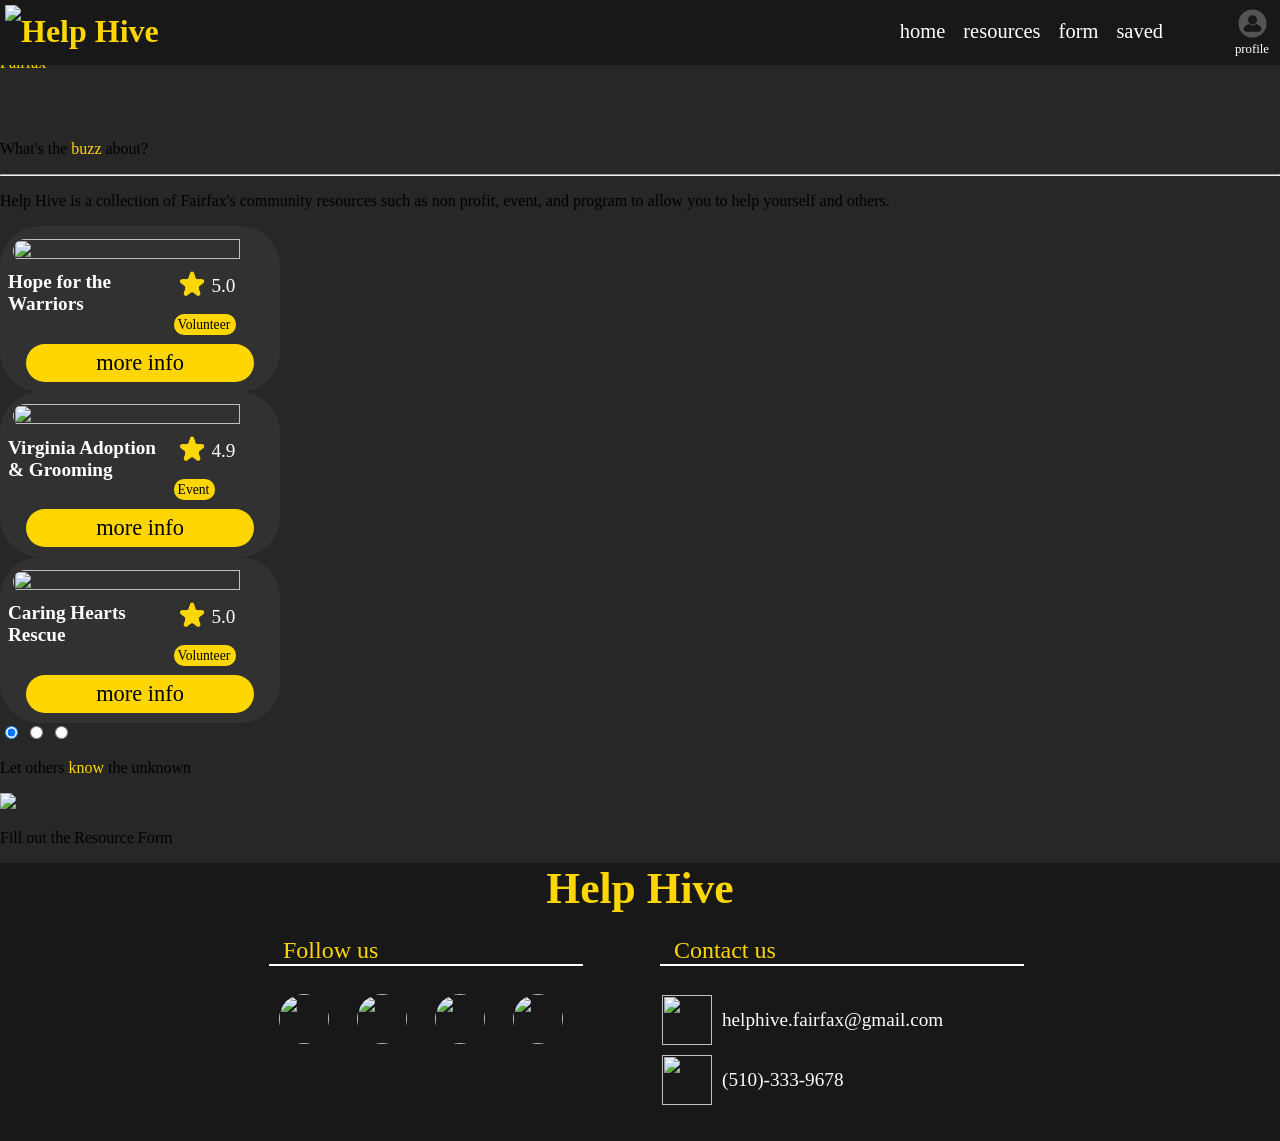
==== index.html @ 9a86d964 "Update index.html" ====
<!DOCTYPE html>
<html>
    <head>
        <title>Help Hive</title>
        <meta charset = "UTF-8">
        <meta name="viewport" content="width=device-width, initial-scale=1.0">
        <link rel = "stylesheet" href = "home.css">
        <script src = "script.js" defer></script>
        <link rel="stylesheet" href="style.css">
    </head>

    <body>
        <header class = "topbar">
            <img src = "logo.png">
            <h1>Help Hive</h1>
            
            <div class="links">
                <a href="index.html">home</a>
                <a href="resources.html">resources</a>
                <a href="form.html">form</a>
                <a href="saved.html">saved</a>
            </div>
            <a href="profile.html" class="profile">
                <img src="navIcons/gProfile.png">
                <p>profile</p>
            </a>
        </header>
        
        <div class = "hero">
            <img src="heroImage.png">
            <p>We are here for you <br> <HL>Fairfax</HL> </p>
            <br><br>
            <p>What's the <HL>buzz</HL> about?</p>
        </div>
        <hr>
        
        <div class = "cta">
            <p>Help Hive is a collection of Fairfax's community resources such as non profit, event, and program to allow you to help yourself and others.</p>
        </div>
        
        <div class = "carousel">
            <div class = "card" id="card1">
                <div class = "card-constants">
                    <img src = "https://news.va.gov/wp-content/uploads/sites/3/2022/08/HopeForTheWarriors-scaled.jpg">
                    <div class="grid-dy">
                        <h1>Hope for the Warriors</h1>
                        <span class = "rating">
                            <img src = "cardIcons/star.png">
                            <p>5.0</p>
                            
                            <span class="category">
                                <p>Volunteer</p>
                            </span>
                        </span>
                    </div>
                </div>
                
                <label class="more-info">more info<input class="check" type="checkbox"></label>
                <div class = "card-variable">
                    <p>Hope For The Warriors is a nonprofit that turns your hope into tangible actions that directly support U.S. military, veterans and their families.</p>
                    
                    <div class = "infoRow">
                    <img src = "cardIcons/location.png">
                    <p>8003 Forbes Pla, Springfield, VA 22151</p>
                    </div>
                    <div class = "infoRow">
                        <img src = "cardIcons/website.png">
                        <p>https://www.hopeforthewarriors.org/</p>
                    </div>
                    <div class = "infoRow">
                        <img src = "cardIcons/gEmail.png">
                        <p>info@hopeforthewarriors.org</p>
                    </div>
                    <div class = "infoRow">
                        <img src = "cardIcons/gCall.png">
                        <p>(877) 2HOPE4W</p>
                    </div>
                    <div class = "infoRow">
                        <img src = "cardIcons/clock.png">
                        <p>Mon-Fri 8a-6p</p>
                    </div>
                    
                    <div class="favorite">
                        <button id="favorite"><label><input type="checkbox" id="fpic">Save to list</label></button>
                    </div>
                    
                </div>
            </div>
            
            
            <div class = "card" id="card2">
                <div class = "card-constants">
                    <img src = "https://news.va.gov/wp-content/uploads/sites/3/2022/08/HopeForTheWarriors-scaled.jpg">
                    <div class="grid-dy">
                        <h1>Virginia Adoption & Grooming</h1>
                        <span class = "rating">
                            <img src = "cardIcons/star.png">
                            <p>4.9</p>
                            
                            <span class="category">
                                <p>Event</p>
                            </span>
                        </span>
                    </div>
                </div>
                <label class="more-info">more info<input class="check" type="checkbox"></label>
                <div class = "card-variable">
                    <p>Hope For The Warriors is a nonprofit that turns your hope into tangible actions that directly support U.S. military, veterans and their families.</p>
                    
                    <div class = "infoRow">
                    <img src = "cardIcons/location.png">
                    <p>8003 Forbes Pla, Springfield, VA 22151</p>
                    </div>
                    <div class = "infoRow">
                        <img src = "cardIcons/website.png">
                        <p>https://www.hopeforthewarriors.org/</p>
                    </div>
                    <div class = "infoRow">
                        <img src = "cardIcons/gEmail.png">
                        <p>info@hopeforthewarriors.org</p>
                    </div>
                    <div class = "infoRow">
                        <img src = "cardIcons/gCall.png">
                        <p>(877) 2HOPE4W</p>
                    </div>
                    <div class = "infoRow">
                        <img src = "cardIcons/clock.png">
                        <p>Mon-Fri 8a-6p</p>
                    </div>
                    
                    <div class="favorite">
                        <button id="favorite"><label><button onclick="saveFromCard('card1)">Save to list</button> id="fpic">Save to list</label></button>
                    </div>
                    
                </div>
            </div>
            
            <div class = "card" id="card3">
                <div class = "card-constants">
                    <img src = "https://news.va.gov/wp-content/uploads/sites/3/2022/08/HopeForTheWarriors-scaled.jpg">
                    <div class="grid-dy">
                        <h1>Caring Hearts Rescue</h1>
                        <span class = "rating">
                            <img src = "cardIcons/star.png">
                            <p>5.0</p>
                            
                            <span class="category">
                                <p>Volunteer</p>
                            </span>
                        </span>
                    </div>
                </div>
                <label class="more-info">more info<input class="check" type="checkbox"></label>
                <div class = "card-variable">
                    <p>Hope For The Warriors is a nonprofit that turns your hope into tangible actions that directly support U.S. military, veterans and their families.</p>
                    
                    <div class = "infoRow">
                    <img src = "cardIcons/location.png">
                    <p>8003 Forbes Pla, Springfield, VA 22151</p>
                    </div>
                    <div class = "infoRow">
                        <img src = "cardIcons/website.png">
                        <p>https://www.hopeforthewarriors.org/</p>
                    </div>
                    <div class = "infoRow">
                        <img src = "cardIcons/gEmail.png">
                        <p>info@hopeforthewarriors.org</p>
                    </div>
                    <div class = "infoRow">
                        <img src = "cardIcons/gCall.png">
                        <p>(877) 2HOPE4W</p>
                    </div>
                    <div class = "infoRow">
                        <img src = "cardIcons/clock.png">
                        <p>Mon-Fri 8a-6p</p>
                    </div>
                    
                    <div class="favorite">
                        <button id="favorite"><label><input type="checkbox" id="fpic">Save to list</label></button>
                    </div>
                    
                </div>
            </div>
            
            
            <span class = "rdots">
                <input type="radio" id="c1" name="blahblahbla" checked>
                <input type="radio" id="c2" name="blahblahbla">
                <input type="radio" id="c3" name="blahblahbla">
            </span>
        </div>
        
        <div class="index-form">
            <p> Let others <HL>know</HL> the unknown</p>
            <a href = "form.html"><img src = "rfIcon.png"></a>
            <p>Fill out the Resource Form</p>
        </div>
        
        <nav class = "navbar">
            <a href = "index.html"><img src = "navIcons/yHome.png"></a>
            <a href = "resources.html"><img src = "navIcons/gCompass.png"></a>
            <a href = "form.html"><img src = "navIcons/gPlus.png"></a>
            <a href = "saved.html"><img src = "navIcons/gSaved.png"></a>
            <a href = "profile.html"><img src = "navIcons/gProfile.png"></a>
        </nav>
        
        
        <footer class = "foot">
            <hr id="double">
            <hr id="double">
            <h1>Help Hive</h1>
            <div class="another-div😭">
                <div class="followHold">
                    <p class="follow">Follow us</p>
                    <div class = "socials-container">
                        <a href="https://www.youtube.com/channel/UCh1q2_M9veUj20tRu81d79Q"><img class="icons" src = "socialIcons/youtube.png"></a>
                        <a href="instagram.com"><img class="icons" src = "socialIcons/instagram.png"></a>
                        <a href="facebook.com"><img class="icons" src = "socialIcons/facebook.png"></a>
                        <a href="https://x.com/HELPHIVEFAIRFAX"><img class="icons" src = "socialIcons/twitter.png"></a>
                    </div>
                    <hr>
                </div>
                <div class="contactHold">
                    <p class="contact">Contact us</p>
                    <div class = "contactRow">
                        <img src = "contactIcons/email.png">
                        <p>helphive.fairfax@gmail.com</p>
                    </div>
                    <div class = "contactRow">
                        <img src = "contactIcons/call.png">
                        <p>(510)-333-9678</p>
                    </div>
                    <div class = "contactRow">
                        <a href = index.html><img src = "logo.png"></a>
                    </div>
                </div>
            </div>
        </footer>
        
    </body>
</html>
---- home.css ----
@import "style.css";


.card {
    display: block;
    background: var(--cardbg);
    width: clamp(240px, 62dvw, 280px);
    max-height: 295px;
    padding-bottom: 10px;
    border-radius: clamp(25px, 5dvw, 40px);

    font-family:ADLaM-Display;
    transition: .5s ease-in-out;
    -webkit-transition: .5s ease-in-out;
    -moz-transition: .5s ease-in-out;
    -o-transition: .5s ease-in-out;
    }
.card-constants{
    width: clamp(240px, 62dvw, 280px); 
    height: auto;
}
.card-constants img{
    width: 90%; 
    height: 55%; 
    margin-top: 4.5%;
    margin-left: 4.75%;
    border-radius: clamp(25px, 5dvw, 40px);
}

.grid-dy{
    display: grid;
    grid-template-columns: 60% 40%;
    margin-bottom: 4%;
}
.card p, .card h1{
    color: var(--txt);
    font-size: clamp(1.1rem, 4.6dvw, 1.2rem); 
    margin-left: 4.75%;
}
.card h1{
    margin: 5% 0 0 4.75%;
}
.rating{
    display: flex;
    margin: 0 5% 0 5%;
    height: 70px;
    flex-wrap: wrap;
}
.rating p{
    width: 35%;
    line-height: 2.4;
    margin: 0 0 0 5px;
}

.category{
    height: 30%;
    margin-top: 5%;
}
.category p{
    background: var(--accent);
    color: var(--pure);
    width: 100%;
    height: 100%;
    padding: 0 1px 0 4px;
    border-radius: 10px;
    margin: 0px;

    font-size: .85rem;
    line-height: 1.6;
}

.more-info{
    display: block;
    background: var(--accent);
    width: 80%;
    margin: auto;
    padding: 1px 2px 1px 2px;
    border-radius: 20px;
    
    color: var(--pure);
    font-size: 1.4rem;
    line-height: 1.6;
    text-align: center;
    cursor: pointer;
}

.card:has(.check:checked){
    max-height: 1500px;
}
.card:has(.check:checked) .card-variable{
    max-height: 1000px;
}
.card-variable{
    max-height: 0;
    overflow: hidden;
    transition: .5s ease-in-out;
    -webkit-transition: .5s ease-in-out;
    -moz-transition: .5s ease-in-out;
    -o-transition: .5s ease-in-out;
}
.card-variable p{
    font-size: .85rem;
    width: auto;
    margin-right: 2%;
}

.infoRow{
    display: flex;
    word-break: break-all;
    margin-bottom: 5px;
    margin-left: 5%;
    
    align-items: center;
}

.favorite{
    display: flex;
    width: 100%;
    height: 45px;
}

#fpic::after{
    content: "";
    position: absolute;
    background-image: url("https://codehs.com/uploads/a2234d0376f253632b80595f170789b6");
    background-repeat: no-repeat;
    border-radius: 50%;
    margin: 2px 0 0 8px;
}
#fpic:checked::after{
    background-image: url("https://codehs.com/uploads/7fda0a6538a9e896c21bb525fe2e08a3");
}
#favorite label{
    width: 100%;
    height: 100%;
    padding: 5px 0 5px 0;
        
    font-family:ADLaM-Display;
    font-size: 1.2rem;
    cursor: pointer;
}
#favorite{
    display: flex;
    background: var(--accent);
    width: 70%;
    margin: auto 0 auto 20%;
    border-radius: 20px;
    justify-content: center;
    color: var(--pure);
}
#favorite:has(#fpic:checked){
    background: var(--bg);
    color: var(--txt);
}



@media(min-width: 728px){
    
    
    
    .rating img{
        margin-top: 7%;
        width: 28px;
        height: 28px;
    }

    .infoRow img{
        width: 45px;
        height: 45px;
        border-radius: 50%;
    }
    
    
    #fpic{
        width: 1px;
        height: 1px;
        transform: translateX(-100px) translateY(-28px);
    }
    #fpic::after{
        background-size: 40px 40px;
        width: 40px;
        height: 40px;
    }
    
}


@media(max-width: 500px){

    .contactRow{
        display: flex;
        align-items: center;
        justify-content: space-around;
        gap: 8px;
    }
    .contactRow img{
        width: 12.308vw;
        height: 12.308vw;
    }
    .hero{
        margin: auto;
    }
    .hero img{
        display: flex;
        width: 92.308vw;
        height: auto;
        margin:auto;
        border-radius: 3.077vw;
        align-self: center;
    }
    .hero p{
        font-family:ADLaM-Display;
        color: var(--txt);
        font-size:6.154vw;
        margin-bottom: clamp(6px, 1dvw, 10px);
        text-align: center;
    }
    hr{
        background:#D9D9D9;
        color:#D9D9D9;
        max-width:50%;
        height:1vw;
        margin-top: 0;
        border-radius:1vw;
        border:none;
    }
    
    .cta{
        font-family: ADLaM-Display;
        font-size: 4vw;
        color: var(--txt);
        margin: 0 8px 0 8px;
        text-align: center;
    }
    
    .min {
        display:flex;
    }
    @keyframes in{
        0% {-webkit-transform:translateX(60px) scale(97.7%); -moz-transform:translateX(60px) scale(97.7%); -o-transform:translateX(60px) scale(97.7%); transform:translateX(60px) scale(97.7%); z-index:4; filter:blur(1px);}
        25% {z-index:4; filter:blur(1px);}
        100% {z-index:4;}
    }
    @keyframes out{
        0% {z-index:3;}
        100% {-webkit-transform:translateX(-60px) scale(97.7%); -moz-transform:translateX(-60px) scale(97.7%); -o-transform:translateX(-60px) scale(97.7%); transform:translateX(-60px) scale(97.7%); filter:blur(1px); opacity:85%; z-index:2;}
    }
    @keyframes out2{
        0% {z-index:2;-webkit-transform:translateX(-60px) scale(97.7%); -moz-transform:translateX(-60px) scale(97.7%); -o-transform:translateX(-60px) scale(97.7%); transform:translateX(-60px) scale(97.7%); filter:blur(1px); opacity:85%;}
        100% {-webkit-transform:translateX(60px) scale(97.7%); -moz-transform:translateX(60px) scale(97.7%); -o-transform:translateX(60px) scale(97.7%); transform:translateX(60px) scale(97.7%); filter:blur(1px); opacity:85%; z-index:1;}
    }


    .carousel{
        position: relative;
        display: flex;
        height: clamp(320px, 80dvw, 340px);
        margin-top: 10dvw;
        flex-direction: column;
        align-items: center;
    }

    .carousel:has(#c1:checked) #card1{
        animation: in 1s ease normal forwards;
    }
    .carousel:has(#c2:checked) #card1{
        animation: out 1s ease normal forwards;
    }
    .carousel:has(#c3:checked) #card1{
        animation: out2 1s ease normal forwards;
    }
    
    .carousel:has(#c1:checked) #card2{
        animation: out 1s ease normal forwards;
    }
    .carousel:has(#c2:checked) #card2{
        animation: out2 1s ease normal forwards;
    }
    .carousel:has(#c3:checked) #card2{
        animation: in 1s ease normal forwards;
    }
    
    .carousel:has(#c1:checked) #card3{
        animation: out2 1s ease normal forwards;
    }
    .carousel:has(#c2:checked) #card3{
        animation: in 1s ease normal forwards;
    }
    .carousel:has(#c3:checked) #card3{
        animation: out 1s ease normal forwards;
    }
    
    .card{
        position: absolute;
    }

    .rating img{
        width: clamp(25px, 8.2dvw, 29px);
        height: clamp(25px, 8.2dvw, 29px);
    }

    .infoRow img{
        width: 9dvw;
        height: 9dvw;
        border-radius: 50%;
    }
    
    #fpic{
        width: 1px;
        height: 1px;
        transform: translateX(-20dvw) translateY(-6dvw);
    }
    #fpic::after{
        background-size: 7dvw 7dvw;
        width: 7dvw;
        height: 7dvw;
    }
    

    .rdots{
        position: relative;
        top: 90%;
    }


    .hidden{
        display: none;
    }
    .card.expanded{
        height: 160vw;
    }
    .resourceSlogan{
        display: flex;
        font-family: ADLaM-Display;
        font-size: 6.154vw;
        color: var(--txt);
    }
    .resourceSlogan p{
        margin: auto;
    }
    .filterButton{
        margin: auto;
        justify-content: center;
    }
    .functions {
        display: flex;
        margin: auto;
    }
    .functions button{
        background:var(--cardbg);
        width:36.923vw;
        border-radius:1vw;
        border:none;
        
        font-family:ADLaM-Display;
        font-size:6.154vw;
        color: var(--txt);
        max-height:10.256vw; 
        text-align:center;
    }
    .functions img{
        width:9.231vw;
        height:auto;
    }
    .index-form{
        font-family: ADLaM-Display;
        font-size: 6.154vw;
        color: var(--txt);
        margin: auto;
        text-align: center;
    }
    .index-form img{
        width: 12.308vw;
        height: 12.308vw;
    }
    .foot .contactRow a{
        font-family: ADLaM-Display;
        font-size: 3vw;
        color: var(--txt);
    }
    
}
---- style.css ----
@font-face {font-family:Shrikhand; src: url("https://codehs.com/uploads/ab37fc28e53c8a990f26fe545aea92a5"); }
@font-face {font-family:ADLaM-Display; src: url("https://codehs.com/uploads/99775bdf00e6c810a7454be12a6b7ed4");}
:root{
    --headfoot: #181818;
    --bg: #272727;
    --cardbg: #313131;
    --accent: #FFD600;
    --laccent: #ffe768;
    --txt: #fff;
    --pure #000;
    --topbar-height:16.4vw;
    
    /*temp stuff or idk i just do*/
    --upup: -20px;
}

body{
    background-color: var(--bg);
    padding-top:var(--topbar-height);
    padding-bottom: calc(100vh);
    margin: 0;
    overflow-x: hidden;
    transition: .3s;
    -webkit-transition: .3s;
    -moz-transition: .3s;
    -o-transition: .3s;
}

@keyframes rainbow{
    0% {background: red}
    16.6% {background: orange}
    33.2% {background: yellow}
    49.8% {background: green}
    66.4% {background: blue}
    83% {background: purple}
    100%{background: red}
}/*idk i just do*/


html::-webkit-scrollbar{
    width: clamp(4px, .4dvw, 12px);
    background: var(--headfoot);
}
html::-webkit-scrollbar-thumb{
    background: var(--cardbg);
}

@supports (-moz-appearance:none) {
    html{
        scrollbar-width: thin;
        scrollbar-color: var(--cardbg) var(--headfoot);
    }
}


HL{
    color: var(--accent);
}

img, .unsaved, .links, .profile, .foot h1, .foot p, .topSlogan{
    user-select: none;
    -webkit-user-select: none;
    -moz-user-select: none;
    -o-user-select: none;
}
.topbar h1::selection, .contactRow p::selection{
    background: var(--cardbg);
}
.infoRow::selection{
    background: var(--headfoot);
}

#search, #filter, .check{
    display: none;
}/* usually just inputs, but anything that yhou never want to display*/


@media(min-width: 728px){
    
    body{
        padding: 0;
    }
    .navbar{
        display: none;
    }
    
    .topbar{
        position: fixed;
        display: flex;
        background: var(--headfoot);
        width: 100%;
        height: clamp(55px, 4dvw, 80px);
        padding: 5px;
        top: 0;
        z-index: 67;
    }
    .topbar h1{
        font-family: Shrikhand;
        color: var(--accent);
        font-size: clamp(2rem, 2.3dvw, 2.4rem);
        margin-top: clamp(2px, 1dvw, 8px);
        cursor: default;
        user-select: text;
    }
    .links{
        margin-left: auto;
        line-height: 2.6;
        cursor: default;
    }
    .links a{
        height: clamp(1.3rem, 1.7dvw, 1.7rem);
        margin-right: 14px;
        cursor: pointer;
        
        font-family: ADLaM-Display;
        color: var(--txt);
        font-size: clamp(1.2rem, 1.6dvw, 1.4rem);
        text-decoration: none;
    }
    .links a:last-child{
        margin: 0;
    }
    
    .profile{
        display: flex;
        width: 50px;
        align-items: center;
        flex-direction: column;
        margin: 0 8px 0 5%;
        text-decoration: none;
    }
    .profile img{
        width: clamp(35px, 2.6dvw, 40px);
        height: clamp(35px, 2.6dvw, 40px);
        margin-top: 2%;
        border-radius: 50%;
    }
    .profile p{
        font-family:ADLaM-Display;
        color: var(--txt);
        font-size: clamp(.8rem, 1dvw, .9rem); 
        margin-top: 1px;
    }
    
    .topSlogan p{
        font-family: ADLaM-Display;
        color: var(--txt);
        font-size: clamp(1.6rem, 2dvw, 2rem);
        margin: clamp(15px, 2dvw, 28px) 0 clamp(8px, 1.3dvw, 12px) 0;
        text-align: center;
    }
    
    
    .foot hr{
        display: none;
    }
    .foot{
        background: var(--headfoot);
        width: 100%;
        bottom: 0;
        cursor: default;
    }
    .foot h1{
        font-family: Shrikhand;
        color: var(--accent);
        font-size: clamp(2.4rem, 3.4dvw, 3.4rem);
        text-align: center;
        margin: 0;
    }
    .foot p{
        font-family: ADLaM-Display;
        color: var(--accent);
        font-size: clamp(1.5rem, 1.7dvw, 1.9rem);
    }
    
    .another-div😭{
        display: flex;
        gap: clamp(30px, 5dvw, 80px);
        justify-content: center;
        padding-bottom: 30px;
    }
    .follow{
        width: 300px;
        border-bottom: 2px solid var(--txt);
        margin-left: clamp(8px, 1dvw, 15px);
        padding-left: clamp(8px, 1.1dvw, 16px);
    }
    .socials-container{
        display: flex;
        gap: 20px;
        margin-left: clamp(15px, 1.45dvw, 28px);
    }
    .socials-container img{
        width: 50px;
        height: 50px;
        padding: 4px;
        border-radius: 50%;
        transition: .4s;
        -webkit-transition: .4s;
        -moz-transition: .4s;
        -o-transition: .4s;
    }
    .socials-container img:hover{
        background: var(--cardbg);
        
    }
    
    .contact{
        width: 350px;
        margin-left: clamp(8px, 1dvw, 15px);
        padding-left: clamp(8px, 1.1dvw, 16px);
        border-bottom: 2px solid var(--txt);
    }
    .contactRow{
        display: flex;
        justify-content: left;
        align-items: center;
    }
    .contactRow img{
        width: 50px;
        height: 50px;
        margin-left: 15px;
    }
    .contactRow p{
        color: var(--txt);
        font-size: 1.2rem;
        margin-left: 10px;
        user-select: text;
    }
    .contactRow:last-child{
        display: none;
    }
}











@media(max-width: 500px){
    .topbar a{
        display: none;
    }


    .topbar{
        position: fixed;
        display: flex;
        background-color: var(--headfoot);
        width:100%;
        height: var(--topbar-height);
        left: 0;
        top: 0;
        border-radius: 0vw 0vw 2vw 2vw;
        gap:3.75vw;
        align-items: center;
        z-index:100;
        
        font-family: Shrikhand;
        color: var(--accent);
        transition-duration:0.5s;
        -webkit-transition-duration:0.5s;
        -moz-transition-duration:0.5s;
        -o-transition-duration:0.5s;
    }
    .topbar img {
        max-width: 20%;
        height: auto;
        margin-left: 12%;
    }
    .topbar h1{
        font-size:9.4dvw;
        padding-right: 12dvw;
    }
    .top-hide {
        transform: translateY(calc(-1 * var(--topbar-height)));
        -webkit-transform: translateY(calc(-1 * var(--topbar-height)));
        -moz-transform: translateY(calc(-1 * var(--topbar-height)));
        -o-transform: translateY(calc(-1 * var(--topbar-height)));
    }
    
    .topSlogan p{
        font-family:ADLaM-Display;
        color: var(--txt);
        font-size:6.154vw;
        margin-bottom: clamp(6px, 1dvw, 10px);
        text-align: center;
    }
    
    .navbar{
        position: fixed;
        display: flex;
        background-color: var(--headfoot);
        width:100%;
        left: 0;
        bottom: 0;
        padding-bottom:6vw;
        align-items: center;
        justify-content: space-around;
        z-index: 100;
    }
    .navbar img{
        width: 12.3vw;
        height: 12.3vw;
    }
    .foot h1{
        font-family: Shrikhand;
        color: var(--accent);
        font-size:8vw;
        text-align: center;
    }
    .foot p{
        font-family: ADLaM-Display;
        color: white;
        font-size: 4vw;
        text-align: center;
    }
    .socials-container{
        display: flex;
        align-items: center;
        justify-content: space-around;
    }
    .socials-container img{
        width: 12.308vw;
        height: 12.308vw;
    }
    .foot hr{
        background: #fff;
        color: #fff;
        max-width: 50%;
        height: 1.026vw;
        border-radius: 2vw;
    }
    #double {
        background:#545454;
        max-width: 10%;
        height: 1.026vw;
        margin: 1vw;
        margin-left: 45%;
        border: 1vw;
        align-items: center;
    }
    .foot{
        position: fixed;
        background: #000;
        height: 100vh;
        width: 100%;
        left: 0;
        right: 0;
        bottom:0;
        top:96vh;
        border-radius:  0 0 0 0;
        z-index:100;
        cursor: ns-resize;
        transition-duration: 0.5s;
        -webkit-transition-duration: 0.5s;
        -moz-transition-duration: 0.5s;
        -o-transition-duration: 0.5s;
    }
    .foot-open{
        transform: translateY(-88vh);
        -webkit-transform: translateY(-88vh);
        -moz-transform: translateY(-88vh);
        -o-transform: translateY(-88vh);
    }
}
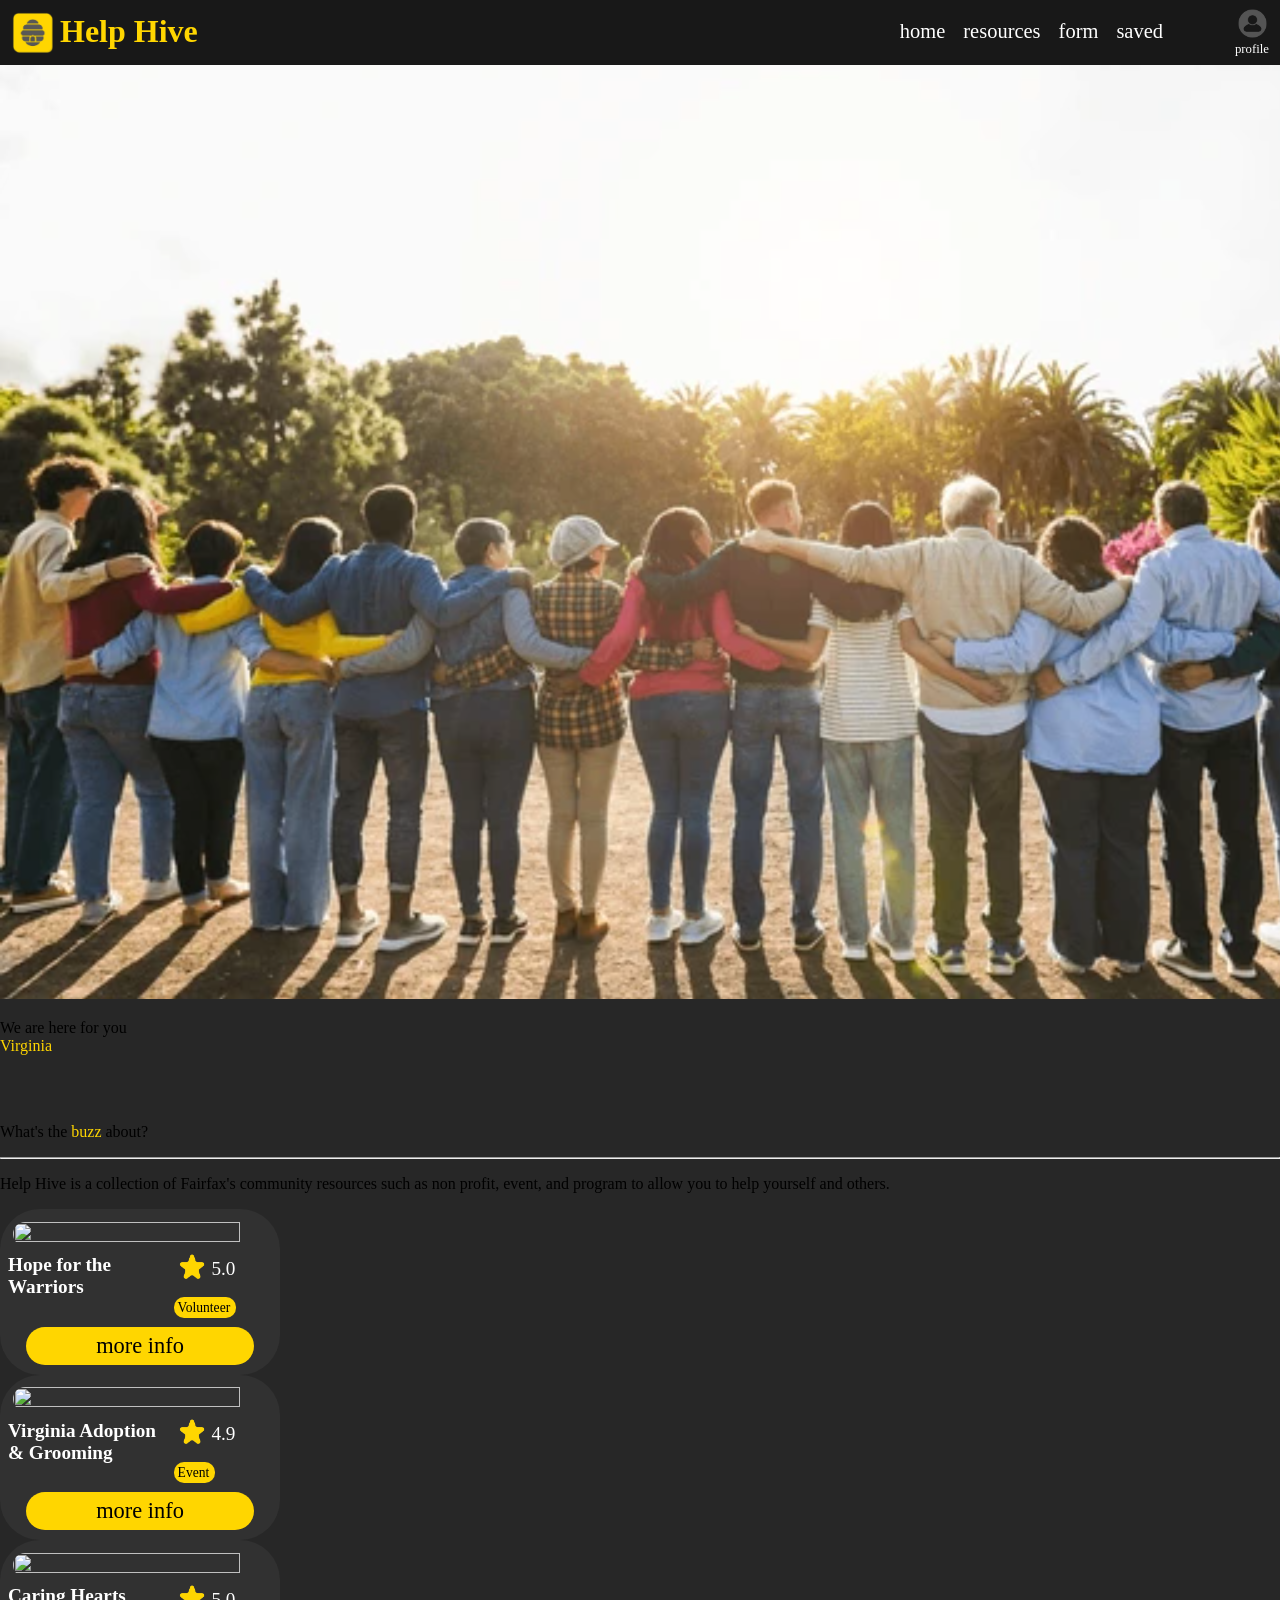
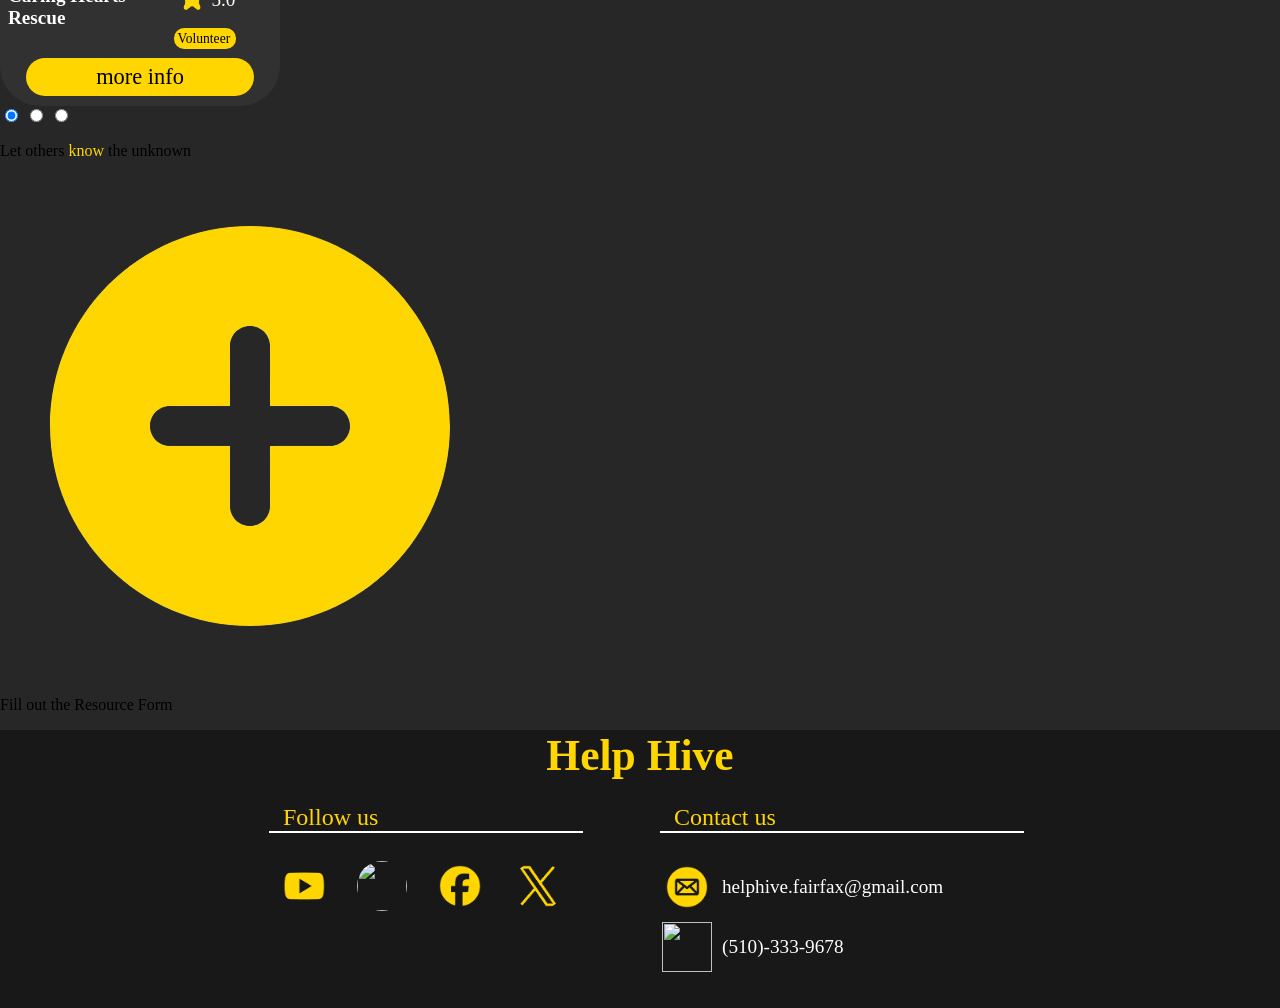
==== commit 40878019: "Update index.html" ====
--- a/index.html
+++ b/index.html
@@ -1,5 +1,5 @@
 <!DOCTYPE html>
-<html>
+<Html>
     <head>
         <title>Help Hive</title>
         <meta charset = "UTF-8">
@@ -28,11 +28,15 @@
         
         <div class = "hero">
             <img src="heroImage.png">
-            <p>We are here for you <br> <HL>Fairfax</HL> </p>
-            <br><br>
-            <p>What's the <HL>buzz</HL> about?</p>
-        </div>
-        <hr>
+            <span class="herop">
+                <p>We are here for you <br> <HL>Virginia</HL> </p>
+                <br><br>
+                <p>What's the <HL>buzz</HL> about?</p>
+            </span>
+            
+        </div>
+        <hr id="thatonespecificline">
+        
         
         <div class = "cta">
             <p>Help Hive is a collection of Fairfax's community resources such as non profit, event, and program to allow you to help yourself and others.</p>
@@ -81,7 +85,7 @@
                     </div>
                     
                     <div class="favorite">
-                        <button id="favorite"><label><input type="checkbox" id="fpic">Save to list</label></button>
+                        <button onclick="saveFromCard('card1')">Save to list</button>
                     </div>
                     
                 </div>
@@ -90,7 +94,7 @@
             
             <div class = "card" id="card2">
                 <div class = "card-constants">
-                    <img src = "https://news.va.gov/wp-content/uploads/sites/3/2022/08/HopeForTheWarriors-scaled.jpg">
+                    <img src = "https://i.ibb.co/sYLR27k/Screenshot-2026-04-23-10-13-20-AM.png">
                     <div class="grid-dy">
                         <h1>Virginia Adoption & Grooming</h1>
                         <span class = "rating">
@@ -105,11 +109,11 @@
                 </div>
                 <label class="more-info">more info<input class="check" type="checkbox"></label>
                 <div class = "card-variable">
-                    <p>Hope For The Warriors is a nonprofit that turns your hope into tangible actions that directly support U.S. military, veterans and their families.</p>
+                    <p>Virginia Adoption & Grooming is a monthly cozy non-profit event of animal lovers where you can see and adopt these cut critters</p>
                     
                     <div class = "infoRow">
                     <img src = "cardIcons/location.png">
-                    <p>8003 Forbes Pla, Springfield, VA 22151</p>
+                    <p>1234 Sesame St., Springfield, VA 22151</p>
                     </div>
                     <div class = "infoRow">
                         <img src = "cardIcons/website.png">
@@ -117,19 +121,19 @@
                     </div>
                     <div class = "infoRow">
                         <img src = "cardIcons/gEmail.png">
-                        <p>info@hopeforthewarriors.org</p>
+                        <p>info@VAgroomingAdoption.org</p>
                     </div>
                     <div class = "infoRow">
                         <img src = "cardIcons/gCall.png">
-                        <p>(877) 2HOPE4W</p>
+                        <p>420-123-4567</p>
                     </div>
                     <div class = "infoRow">
                         <img src = "cardIcons/clock.png">
-                        <p>Mon-Fri 8a-6p</p>
+                        <p>first monday monthly 9a-5p</p>
                     </div>
                     
                     <div class="favorite">
-                        <button id="favorite"><label><button onclick="saveFromCard('card1)">Save to list</button> id="fpic">Save to list</label></button>
+                        <button onclick="saveFromCard('card2')">Save to list</button>
                     </div>
                     
                 </div>
@@ -137,7 +141,7 @@
             
             <div class = "card" id="card3">
                 <div class = "card-constants">
-                    <img src = "https://news.va.gov/wp-content/uploads/sites/3/2022/08/HopeForTheWarriors-scaled.jpg">
+                    <img src = "https://static.wixstatic.com/media/7c80a4_cd8199462fd84dd598b281b754fcfe5f.png/v1/fill/w_80,h_82,al_c,q_85,usm_0.66_1.00_0.01,enc_avif,quality_auto/7c80a4_cd8199462fd84dd598b281b754fcfe5f.png">
                     <div class="grid-dy">
                         <h1>Caring Hearts Rescue</h1>
                         <span class = "rating">
@@ -152,31 +156,31 @@
                 </div>
                 <label class="more-info">more info<input class="check" type="checkbox"></label>
                 <div class = "card-variable">
-                    <p>Hope For The Warriors is a nonprofit that turns your hope into tangible actions that directly support U.S. military, veterans and their families.</p>
+                    <p>Caring Hearts Rescue helps rescue small dogs and help them find homes and families. Volunteer to help fosture your own little dogs.</p>
                     
                     <div class = "infoRow">
                     <img src = "cardIcons/location.png">
-                    <p>8003 Forbes Pla, Springfield, VA 22151</p>
+                    <p>6412 Brandon Avenue #182, Springfield, VA 22150</p>
                     </div>
                     <div class = "infoRow">
                         <img src = "cardIcons/website.png">
-                        <p>https://www.hopeforthewarriors.org/</p>
+                        <p>caringheartsrescue.org</p>
                     </div>
                     <div class = "infoRow">
                         <img src = "cardIcons/gEmail.png">
-                        <p>info@hopeforthewarriors.org</p>
+                        <p>caringheartsrescue@aol.com</p>
                     </div>
                     <div class = "infoRow">
                         <img src = "cardIcons/gCall.png">
-                        <p>(877) 2HOPE4W</p>
+                        <p>(703) 574-5874</p>
                     </div>
                     <div class = "infoRow">
                         <img src = "cardIcons/clock.png">
-                        <p>Mon-Fri 8a-6p</p>
+                        <p>No Information Provided</p>
                     </div>
                     
                     <div class="favorite">
-                        <button id="favorite"><label><input type="checkbox" id="fpic">Save to list</label></button>
+                        <button onclick="saveFromCard('card3')">Save to list</button>
                     </div>
                     
                 </div>
@@ -190,11 +194,15 @@
             </span>
         </div>
         
+        
+        
         <div class="index-form">
             <p> Let others <HL>know</HL> the unknown</p>
             <a href = "form.html"><img src = "rfIcon.png"></a>
             <p>Fill out the Resource Form</p>
         </div>
+        
+        
         
         <nav class = "navbar">
             <a href = "index.html"><img src = "navIcons/yHome.png"></a>
--- a/style.css
+++ b/style.css
@@ -57,7 +57,7 @@
     color: var(--accent);
 }
 
-img, .unsaved, .links, .profile, .foot h1, .foot p, .topSlogan{
+img, label, button, .unsaved, .links, .profile, .foot h1, .foot p, .topSlogan, .category{
     user-select: none;
     -webkit-user-select: none;
     -moz-user-select: none;
@@ -74,86 +74,15 @@
     display: none;
 }/* usually just inputs, but anything that yhou never want to display*/
 
-
-@media(min-width: 728px){
-    
+@media(min-width: 500px){
     body{
         padding: 0;
     }
-    .navbar{
+    .navbar, .foot hr{
         display: none;
     }
     
-    .topbar{
-        position: fixed;
-        display: flex;
-        background: var(--headfoot);
-        width: 100%;
-        height: clamp(55px, 4dvw, 80px);
-        padding: 5px;
-        top: 0;
-        z-index: 67;
-    }
-    .topbar h1{
-        font-family: Shrikhand;
-        color: var(--accent);
-        font-size: clamp(2rem, 2.3dvw, 2.4rem);
-        margin-top: clamp(2px, 1dvw, 8px);
-        cursor: default;
-        user-select: text;
-    }
-    .links{
-        margin-left: auto;
-        line-height: 2.6;
-        cursor: default;
-    }
-    .links a{
-        height: clamp(1.3rem, 1.7dvw, 1.7rem);
-        margin-right: 14px;
-        cursor: pointer;
-        
-        font-family: ADLaM-Display;
-        color: var(--txt);
-        font-size: clamp(1.2rem, 1.6dvw, 1.4rem);
-        text-decoration: none;
-    }
-    .links a:last-child{
-        margin: 0;
-    }
-    
-    .profile{
-        display: flex;
-        width: 50px;
-        align-items: center;
-        flex-direction: column;
-        margin: 0 8px 0 5%;
-        text-decoration: none;
-    }
-    .profile img{
-        width: clamp(35px, 2.6dvw, 40px);
-        height: clamp(35px, 2.6dvw, 40px);
-        margin-top: 2%;
-        border-radius: 50%;
-    }
-    .profile p{
-        font-family:ADLaM-Display;
-        color: var(--txt);
-        font-size: clamp(.8rem, 1dvw, .9rem); 
-        margin-top: 1px;
-    }
-    
-    .topSlogan p{
-        font-family: ADLaM-Display;
-        color: var(--txt);
-        font-size: clamp(1.6rem, 2dvw, 2rem);
-        margin: clamp(15px, 2dvw, 28px) 0 clamp(8px, 1.3dvw, 12px) 0;
-        text-align: center;
-    }
-    
-    
-    .foot hr{
-        display: none;
-    }
+    
     .foot{
         background: var(--headfoot);
         width: 100%;
@@ -172,12 +101,13 @@
         color: var(--accent);
         font-size: clamp(1.5rem, 1.7dvw, 1.9rem);
     }
-    
+
     .another-div😭{
         display: flex;
         gap: clamp(30px, 5dvw, 80px);
         justify-content: center;
         padding-bottom: 30px;
+        flex-wrap: wrap;
     }
     .follow{
         width: 300px;
@@ -202,7 +132,6 @@
     }
     .socials-container img:hover{
         background: var(--cardbg);
-        
     }
     
     .contact{
@@ -230,7 +159,121 @@
     .contactRow:last-child{
         display: none;
     }
-}
+    
+    
+    
+    @media(max-width: 620px){
+        .topbar a{
+            display: none;
+        }
+        .topbar{
+            position: fixed;
+            display: flex;
+            background-color: var(--headfoot);
+            width:100%;
+            height: clamp(1px, var(--topbar-height), 80px);
+            left: 0;
+            top: 0;
+            border-radius: 0vw 0vw 2vw 2vw;
+            gap:3.75vw;
+            justify-content: center;
+            align-items: center;
+            z-index:67;
+        
+            font-family: Shrikhand;
+            color: var(--accent);
+            transition-duration:0.5s;
+            -webkit-transition-duration:0.5s;
+            -moz-transition-duration:0.5s;
+            -o-transition-duration:0.5s;
+        }
+        .topbar img {
+            width: clamp(1px, 17%, 85px);
+            margin-left: 12%;
+        }
+        .topbar h1{
+            font-size: clamp(1rem, 9.4dvw, 2.6rem);
+            padding-right: 12dvw;
+        }
+        .top-hide{
+            transform: translateY(calc(-1 * var(--topbar-height)));
+            -webkit-transform: translateY(calc(-1 * var(--topbar-height)));
+            -moz-transform: translateY(calc(-1 * var(--topbar-height)));
+            -o-transform: translateY(calc(-1 * var(--topbar-height)));
+        }
+    }
+    
+    @media(min-width: 620px){
+        
+        .topbar{
+            position: fixed;
+            display: flex;
+            background: var(--headfoot);
+            width: 100%;
+            height: clamp(55px, 4dvw, 80px);
+            padding: 5px;
+            top: 0;
+            z-index: 67;
+        }
+        
+        .topbar h1{
+            font-family: Shrikhand;
+            color: var(--accent);
+            font-size: clamp(2rem, 2.3dvw, 2.4rem);
+            margin-top: clamp(2px, 1dvw, 8px);
+            cursor: default;
+            user-select: text;
+        }
+        .links{
+            margin-left: auto;
+            line-height: 2.6;
+            cursor: default;
+        }
+        .links a{
+            height: clamp(1.3rem, 1.7dvw, 1.7rem);
+            margin-right: 14px;
+            cursor: pointer;
+        
+            font-family: ADLaM-Display;
+            color: var(--txt);
+            font-size: clamp(1.2rem, 1.6dvw, 1.4rem);
+            text-decoration: none;
+        }
+        .links a:last-child{
+            margin: 0;
+        }
+    
+        .profile{
+            display: flex;
+            width: 50px;
+            align-items: center;
+            flex-direction: column;
+            margin: 0 8px 0 5%;
+            text-decoration: none;
+        }
+        .profile img{
+            width: clamp(35px, 2.6dvw, 40px);
+            height: clamp(35px, 2.6dvw, 40px);
+            margin-top: 2%;
+            border-radius: 50%;
+        }
+        .profile p{
+            font-family:ADLaM-Display;
+            color: var(--txt);
+            font-size: clamp(.8rem, 1dvw, .9rem); 
+            margin-top: 1px;
+        }
+    
+        .topSlogan p{
+            font-family: ADLaM-Display;
+            color: var(--txt);
+            font-size: clamp(1.6rem, 2dvw, 2rem);
+            margin: clamp(15px, 2dvw, 28px) 0 clamp(8px, 1.3dvw, 12px) 0;
+            text-align: center;
+        }
+    }
+}
+
 
 
 
@@ -299,25 +342,25 @@
         width:100%;
         left: 0;
         bottom: 0;
-        padding-bottom:6vw;
+        padding-bottom:6dvw;
         align-items: center;
         justify-content: space-around;
         z-index: 100;
     }
     .navbar img{
-        width: 12.3vw;
-        height: 12.3vw;
+        width: 12.3dvw;
+        height: 12.3dvw;
     }
     .foot h1{
         font-family: Shrikhand;
         color: var(--accent);
-        font-size:8vw;
+        font-size:8dvw;
         text-align: center;
     }
     .foot p{
         font-family: ADLaM-Display;
         color: white;
-        font-size: 4vw;
+        font-size: 4dvw;
         text-align: center;
     }
     .socials-container{
@@ -326,15 +369,15 @@
         justify-content: space-around;
     }
     .socials-container img{
-        width: 12.308vw;
-        height: 12.308vw;
+        width: 12.308dvw;
+        height: 12.308dvw;
     }
     .foot hr{
         background: #fff;
         color: #fff;
         max-width: 50%;
-        height: 1.026vw;
-        border-radius: 2vw;
+        height: 1.026dvw;
+        border-radius: 2dvw;
     }
     #double {
         background:#545454;
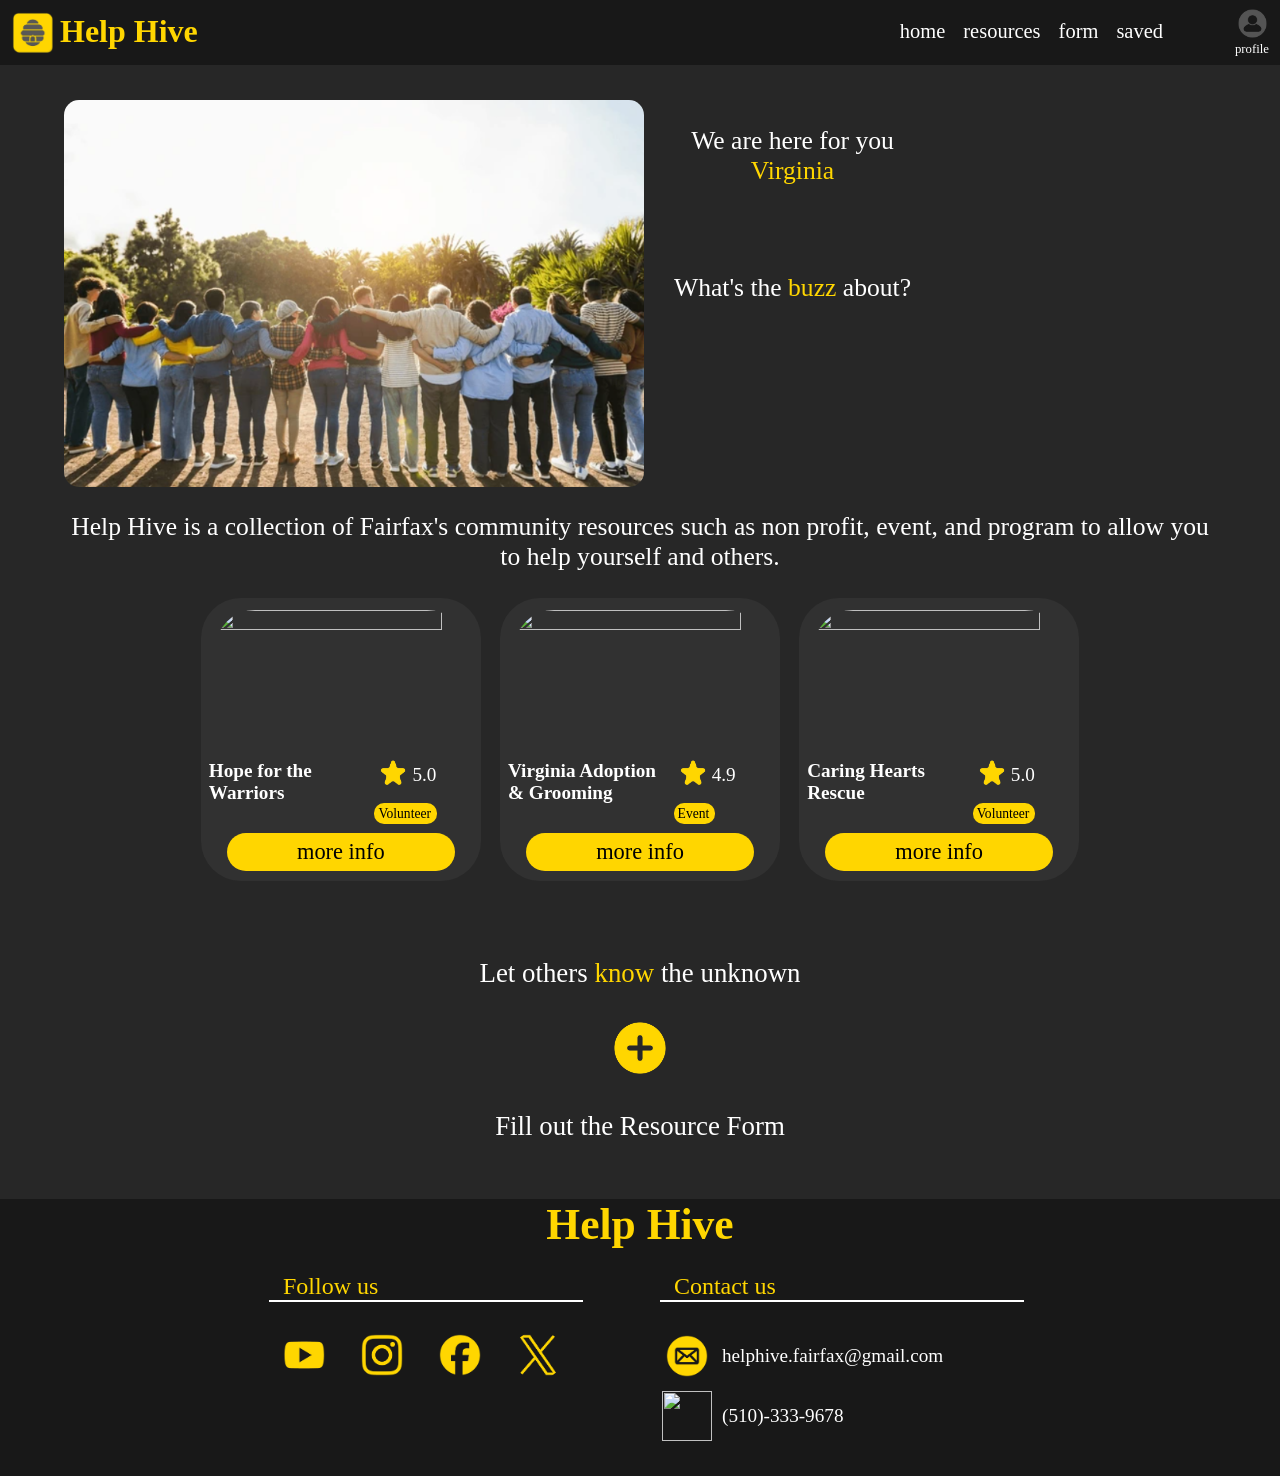
==== commit f021fc8f: "Update index.html" ====
--- a/index.html
+++ b/index.html
@@ -247,3 +247,8 @@
         
     </body>
 </html>
+
+
+
+
+
--- a/home.css
+++ b/home.css
@@ -5,25 +5,31 @@
     display: block;
     background: var(--cardbg);
     width: clamp(240px, 62dvw, 280px);
-    max-height: 295px;
+    max-height: 285px;
     padding-bottom: 10px;
     border-radius: clamp(25px, 5dvw, 40px);
 
     font-family:ADLaM-Display;
-    transition: .5s ease-in-out;
-    -webkit-transition: .5s ease-in-out;
-    -moz-transition: .5s ease-in-out;
-    -o-transition: .5s ease-in-out;
-    }
+    transition-property: border-radius;
+    transition-duration: .3s;
+    transition-delay: .4s;
+    -webkit-transition-property: border-radius;
+    -webkit-transition-duration: .3s;
+    -webkit-transition-delay: .4s;
+    -moz-transition-property: border-radius;
+    -moz-transition-duration: .3s;
+    -moz-transition-delay: .4s;
+    -o-transition-property: border-radius;
+    -o-transition-duration: .3s;
+    -o-transition-delay: .4s;
+}
 .card-constants{
     width: clamp(240px, 62dvw, 280px); 
-    height: auto;
 }
 .card-constants img{
     width: 90%; 
-    height: 55%; 
-    margin-top: 4.5%;
-    margin-left: 4.75%;
+    aspect-ratio: 16/9;
+    margin: 4.5% 0 0 5%;
     border-radius: clamp(25px, 5dvw, 40px);
 }
 
@@ -85,18 +91,32 @@
 }
 
 .card:has(.check:checked){
-    max-height: 1500px;
+    border-radius: clamp(25px, 5dvw, 40px) clamp(25px, 5dvw, 40px) 0 0;
+    transition-duration: 0s;
+    transition-delay: 0s;
+    -webkit-transition-duration: 0s;
+    -webkit-transition-delay: 0s;
+    -moz-transition-duration: 0s;
+    -moz-transition-delay: 0s;
+    -o-transition-duration: 0s;
+    -o-transition-delay: 0s;
 }
 .card:has(.check:checked) .card-variable{
     max-height: 1000px;
+    box-shadow: 0 5px  3px var(--bg);
 }
 .card-variable{
+    position: absolute;
+    background: var(--cardbg);
     max-height: 0;
+    width: clamp(240px, 62dvw, 280px);
+    border-radius: 0 0 clamp(25px, 5dvw, 40px) clamp(25px, 5dvw, 40px);
     overflow: hidden;
-    transition: .5s ease-in-out;
-    -webkit-transition: .5s ease-in-out;
-    -moz-transition: .5s ease-in-out;
-    -o-transition: .5s ease-in-out;
+    z-index: 5;
+    transition: .5s;
+    -webkit-transition: .5s;
+    -moz-transition: .5s;
+    -o-transition: .5s;
 }
 .card-variable p{
     font-size: .85rem;
@@ -115,49 +135,66 @@
 
 .favorite{
     display: flex;
-    width: 100%;
-    height: 45px;
-}
-
-#fpic::after{
-    content: "";
-    position: absolute;
-    background-image: url("https://codehs.com/uploads/a2234d0376f253632b80595f170789b6");
-    background-repeat: no-repeat;
-    border-radius: 50%;
-    margin: 2px 0 0 8px;
-}
-#fpic:checked::after{
-    background-image: url("https://codehs.com/uploads/7fda0a6538a9e896c21bb525fe2e08a3");
-}
-#favorite label{
-    width: 100%;
-    height: 100%;
-    padding: 5px 0 5px 0;
-        
+    margin: 4px 0 8px 0;
+    justify-content: center;
+}
+.favorite button{
+    background: var(--accent);
+    width: 70%;
+    padding: 7px 0 7px 0;
+    border-radius: 20px;
+    border: none;
+    
     font-family:ADLaM-Display;
+    color: var(--pure);
     font-size: 1.2rem;
     cursor: pointer;
 }
-#favorite{
-    display: flex;
-    background: var(--accent);
-    width: 70%;
-    margin: auto 0 auto 20%;
-    border-radius: 20px;
-    justify-content: center;
-    color: var(--pure);
-}
-#favorite:has(#fpic:checked){
-    background: var(--bg);
-    color: var(--txt);
-}
-
-
-
-@media(min-width: 728px){
-    
-    
+
+
+@media(min-width: 500px){
+    
+    .rdots{
+        display: none;
+    }
+    
+    .hero{
+        display: flex;
+        margin-top: clamp(100px, 5dvw, 180px);
+        flex-wrap: wrap;
+        justify-content: center;
+    }
+    .hero img{
+        width: 90%;
+        border-radius: 15px;
+    }
+    .hero p{
+        font-family:ADLaM-Display;
+        color: var(--txt);
+        font-size: clamp(1.75rem, 4dvw, 2.2rem);
+        text-align: center;
+    }
+    #thatonespecificline{
+        width:70%;
+        margin: 0 0 60px 15%;
+    }
+    
+    .cta{
+        width: 90%;
+        margin-left: 5%;
+        
+        font-family:ADLaM-Display;
+        color: var(--txt);
+        font-size: clamp(1.3rem, 2dvw, 1.6rem);
+        text-align: center;
+    }
+    
+    .carousel{
+        display: flex;
+        gap: clamp(10px, 1.5dvw, 40px);
+        justify-content: center;
+        flex-wrap: wrap;
+    }
     
     .rating img{
         margin-top: 7%;
@@ -166,23 +203,49 @@
     }
 
     .infoRow img{
-        width: 45px;
-        height: 45px;
-        border-radius: 50%;
-    }
-    
-    
-    #fpic{
-        width: 1px;
-        height: 1px;
-        transform: translateX(-100px) translateY(-28px);
-    }
-    #fpic::after{
-        background-size: 40px 40px;
         width: 40px;
         height: 40px;
     }
     
+    .index-form{
+        display: flex;
+        margin: 50px 0 30px 0;
+        align-items: center;
+        flex-direction: column;
+    }
+    .index-form p{
+        font-family:ADLaM-Display;
+        color: var(--txt);
+        font-size: clamp(1.4rem, 2.1dvw, 1.7rem);
+        text-align: center;
+    }
+    .index-form img{
+        width: clamp(60px, 5dvw, 90px);
+        height: clamp(60px, 5dvw, 90px);
+    }
+    
+    
+    
+    
+    @media(min-width: 970px){
+        #thatonespecificline{
+            display: none;
+        }
+        
+        .hero{
+            justify-content: flex-start;
+        }
+        .hero img{
+            width: clamp(580px, 25dvw, 700px);
+            margin-left: clamp(20px, 5dvw, 100px);
+            border-radius: 15px;
+        }
+        
+        .hero p{
+            font-size: clamp(1.6rem, 1.3dvw, 1.85rem);
+            margin-left: 30px;
+        }
+    }
 }
 
 
@@ -301,9 +364,8 @@
     }
 
     .infoRow img{
-        width: 9dvw;
-        height: 9dvw;
-        border-radius: 50%;
+        width: clamp(30px, 7dvw, 40px);
+        height: clamp(30px, 7dvw, 40px);
     }
     
     #fpic{
--- a/style.css
+++ b/style.css
@@ -16,8 +16,6 @@
 
 body{
     background-color: var(--bg);
-    padding-top:var(--topbar-height);
-    padding-bottom: calc(100vh);
     margin: 0;
     overflow-x: hidden;
     transition: .3s;
@@ -70,239 +68,107 @@
     background: var(--headfoot);
 }
 
-#search, #filter, .check{
+#search, #filter, .check, .foot hr{
     display: none;
 }/* usually just inputs, but anything that yhou never want to display*/
 
-@media(min-width: 500px){
-    body{
-        padding: 0;
-    }
-    .navbar, .foot hr{
-        display: none;
-    }
-    
-    
-    .foot{
-        background: var(--headfoot);
-        width: 100%;
-        bottom: 0;
-        cursor: default;
-    }
-    .foot h1{
-        font-family: Shrikhand;
-        color: var(--accent);
-        font-size: clamp(2.4rem, 3.4dvw, 3.4rem);
-        text-align: center;
-        margin: 0;
-    }
-    .foot p{
-        font-family: ADLaM-Display;
-        color: var(--accent);
-        font-size: clamp(1.5rem, 1.7dvw, 1.9rem);
-    }
-
-    .another-div😭{
-        display: flex;
-        gap: clamp(30px, 5dvw, 80px);
-        justify-content: center;
-        padding-bottom: 30px;
-        flex-wrap: wrap;
-    }
-    .follow{
-        width: 300px;
-        border-bottom: 2px solid var(--txt);
-        margin-left: clamp(8px, 1dvw, 15px);
-        padding-left: clamp(8px, 1.1dvw, 16px);
-    }
-    .socials-container{
-        display: flex;
-        gap: 20px;
-        margin-left: clamp(15px, 1.45dvw, 28px);
-    }
-    .socials-container img{
-        width: 50px;
-        height: 50px;
-        padding: 4px;
-        border-radius: 50%;
-        transition: .4s;
-        -webkit-transition: .4s;
-        -moz-transition: .4s;
-        -o-transition: .4s;
-    }
-    .socials-container img:hover{
-        background: var(--cardbg);
-    }
-    
-    .contact{
-        width: 350px;
-        margin-left: clamp(8px, 1dvw, 15px);
-        padding-left: clamp(8px, 1.1dvw, 16px);
-        border-bottom: 2px solid var(--txt);
-    }
-    .contactRow{
-        display: flex;
-        justify-content: left;
-        align-items: center;
-    }
-    .contactRow img{
-        width: 50px;
-        height: 50px;
-        margin-left: 15px;
-    }
-    .contactRow p{
-        color: var(--txt);
-        font-size: 1.2rem;
-        margin-left: 10px;
-        user-select: text;
-    }
-    .contactRow:last-child{
-        display: none;
-    }
-    
-    
-    
-    @media(max-width: 620px){
-        .topbar a{
-            display: none;
-        }
-        .topbar{
-            position: fixed;
-            display: flex;
-            background-color: var(--headfoot);
-            width:100%;
-            height: clamp(1px, var(--topbar-height), 80px);
-            left: 0;
-            top: 0;
-            border-radius: 0vw 0vw 2vw 2vw;
-            gap:3.75vw;
-            justify-content: center;
-            align-items: center;
-            z-index:67;
-        
-            font-family: Shrikhand;
-            color: var(--accent);
-            transition-duration:0.5s;
-            -webkit-transition-duration:0.5s;
-            -moz-transition-duration:0.5s;
-            -o-transition-duration:0.5s;
-        }
-        .topbar img {
-            width: clamp(1px, 17%, 85px);
-            margin-left: 12%;
-        }
-        .topbar h1{
-            font-size: clamp(1rem, 9.4dvw, 2.6rem);
-            padding-right: 12dvw;
-        }
-        .top-hide{
-            transform: translateY(calc(-1 * var(--topbar-height)));
-            -webkit-transform: translateY(calc(-1 * var(--topbar-height)));
-            -moz-transform: translateY(calc(-1 * var(--topbar-height)));
-            -o-transform: translateY(calc(-1 * var(--topbar-height)));
-        }
-    }
-    
-    @media(min-width: 620px){
-        
-        .topbar{
-            position: fixed;
-            display: flex;
-            background: var(--headfoot);
-            width: 100%;
-            height: clamp(55px, 4dvw, 80px);
-            padding: 5px;
-            top: 0;
-            z-index: 67;
-        }
-        
-        .topbar h1{
-            font-family: Shrikhand;
-            color: var(--accent);
-            font-size: clamp(2rem, 2.3dvw, 2.4rem);
-            margin-top: clamp(2px, 1dvw, 8px);
-            cursor: default;
-            user-select: text;
-        }
-        .links{
-            margin-left: auto;
-            line-height: 2.6;
-            cursor: default;
-        }
-        .links a{
-            height: clamp(1.3rem, 1.7dvw, 1.7rem);
-            margin-right: 14px;
-            cursor: pointer;
-        
-            font-family: ADLaM-Display;
-            color: var(--txt);
-            font-size: clamp(1.2rem, 1.6dvw, 1.4rem);
-            text-decoration: none;
-        }
-        .links a:last-child{
-            margin: 0;
-        }
-    
-        .profile{
-            display: flex;
-            width: 50px;
-            align-items: center;
-            flex-direction: column;
-            margin: 0 8px 0 5%;
-            text-decoration: none;
-        }
-        .profile img{
-            width: clamp(35px, 2.6dvw, 40px);
-            height: clamp(35px, 2.6dvw, 40px);
-            margin-top: 2%;
-            border-radius: 50%;
-        }
-        .profile p{
-            font-family:ADLaM-Display;
-            color: var(--txt);
-            font-size: clamp(.8rem, 1dvw, .9rem); 
-            margin-top: 1px;
-        }
-    
-        .topSlogan p{
-            font-family: ADLaM-Display;
-            color: var(--txt);
-            font-size: clamp(1.6rem, 2dvw, 2rem);
-            margin: clamp(15px, 2dvw, 28px) 0 clamp(8px, 1.3dvw, 12px) 0;
-            text-align: center;
-        }
-    }
-}
-
-
-
-
-
-
-
-
-
-
-
-
-@media(max-width: 500px){
+
+    
+.foot{
+    background: var(--headfoot);
+    width: 100%;
+    bottom: 0;
+    margin-top: 30px;
+    cursor: default;
+}
+.foot h1{
+    font-family: Shrikhand;
+    color: var(--accent);
+    font-size: clamp(2.4rem, 3.4dvw, 3.4rem);
+    text-align: center;
+    margin: 0;
+}
+.foot p{
+    font-family: ADLaM-Display;
+    color: var(--accent);
+    font-size: clamp(1.5rem, 1.7dvw, 1.9rem);
+}
+
+.another-div😭{
+    display: flex;
+    gap: clamp(30px, 5dvw, 80px);
+    justify-content: center;
+    padding-bottom: 30px;
+    flex-wrap: wrap;
+}
+.follow{        
+    width: 300px;
+    border-bottom: 2px solid var(--txt);
+    margin-left: clamp(8px, 1dvw, 15px);
+    padding-left: clamp(8px, 1.1dvw, 16px);
+}
+.socials-container{
+    display: flex;
+    gap: 20px;
+    margin-left: clamp(15px, 1.45dvw, 28px);
+}
+.socials-container img{
+    width: 50px;
+    height: 50px;
+    padding: 4px;
+    border-radius: 50%;
+    transition: .4s;
+    -webkit-transition: .4s;
+    -moz-transition: .4s;
+    -o-transition: .4s;
+}
+.socials-container img:hover{
+    background: var(--cardbg);
+}
+    
+.contact{
+    width: 350px;
+    margin-left: clamp(8px, 1dvw, 15px);
+    padding-left: clamp(8px, 1.1dvw, 16px);
+    border-bottom: 2px solid var(--txt);
+}
+.contactRow{
+    display: flex;
+    justify-content: left;
+    align-items: center;
+}
+.contactRow img{
+    width: 50px;
+    height: 50px;
+    margin-left: 15px;
+}
+.contactRow p{
+    color: var(--txt);
+    font-size: 1.2rem;
+    margin-left: 10px;
+    user-select: text;
+}
+.contactRow:last-child{
+    display: none;
+}
+
+@media(max-width: 620px){
     .topbar a{
         display: none;
     }
-
-
     .topbar{
         position: fixed;
         display: flex;
         background-color: var(--headfoot);
         width:100%;
-        height: var(--topbar-height);
+        height: clamp(1px, var(--topbar-height), 80px);
         left: 0;
         top: 0;
         border-radius: 0vw 0vw 2vw 2vw;
         gap:3.75vw;
+        justify-content: center;
         align-items: center;
-        z-index:100;
+        z-index:67;
         
         font-family: Shrikhand;
         color: var(--accent);
@@ -312,21 +178,23 @@
         -o-transition-duration:0.5s;
     }
     .topbar img {
-        max-width: 20%;
-        height: auto;
+        width: clamp(1px, 17%, 85px);
         margin-left: 12%;
     }
     .topbar h1{
-        font-size:9.4dvw;
+        font-size: clamp(1rem, 9.4dvw, 2.6rem);
         padding-right: 12dvw;
     }
-    .top-hide {
+    .top-hide{
         transform: translateY(calc(-1 * var(--topbar-height)));
         -webkit-transform: translateY(calc(-1 * var(--topbar-height)));
         -moz-transform: translateY(calc(-1 * var(--topbar-height)));
         -o-transform: translateY(calc(-1 * var(--topbar-height)));
     }
     
+    .topSlogan{
+        margin-top: 13dvw;
+    }
     .topSlogan p{
         font-family:ADLaM-Display;
         color: var(--txt);
@@ -348,67 +216,93 @@
         z-index: 100;
     }
     .navbar img{
-        width: 12.3dvw;
-        height: 12.3dvw;
-    }
-    .foot h1{
+        width: clamp(45px, 12.3dvw, 60px); 
+        height: clamp(45px, 12.3dvw, 60px);
+    }
+    
+    .contactHold{
+        margin-bottom: 12.5dvw;
+    }
+}
+    
+@media(min-width: 620px){
+    .navbar{
+        display: none;
+    }
+        
+    .topbar{
+        position: fixed;
+        display: flex;
+        background: var(--headfoot);
+        width: 100%;
+        height: clamp(55px, 4dvw, 80px);
+        padding: 5px;
+        top: 0;
+        z-index: 67;
+    }
+        
+    .topbar h1{
         font-family: Shrikhand;
         color: var(--accent);
-        font-size:8dvw;
+        font-size: clamp(2rem, 2.3dvw, 2.4rem);
+        margin-top: clamp(2px, 1dvw, 8px);
+        cursor: default;
+        user-select: text;
+    }
+    .links{
+        margin-left: auto;
+        line-height: 2.6;
+        cursor: default;
+    }
+    .links a{
+        height: clamp(1.3rem, 1.7dvw, 1.7rem);
+        margin-right: 14px;
+        cursor: pointer;
+        
+        font-family: ADLaM-Display;
+        color: var(--txt);
+        font-size: clamp(1.2rem, 1.6dvw, 1.4rem);
+        text-decoration: none;
+    }
+    .links a:last-child{
+        margin: 0;
+    }
+    
+    .profile{
+        display: flex;
+        width: 50px;
+        align-items: center;
+        flex-direction: column;
+        margin: 0 8px 0 5%;
+        text-decoration: none;
+    }
+    .profile img{
+        width: clamp(35px, 2.6dvw, 40px);
+        height: clamp(35px, 2.6dvw, 40px);
+        margin-top: 2%;
+        border-radius: 50%;
+    }
+    .profile p{
+        font-family:ADLaM-Display;
+        color: var(--txt);
+        font-size: clamp(.8rem, 1dvw, .9rem); 
+        margin-top: 1px;
+    }
+    
+    .topSlogan p{
+        font-family: ADLaM-Display;
+        color: var(--txt);
+        font-size: clamp(1.6rem, 2dvw, 2rem);
+        margin: clamp(15px, 2dvw, 28px) 0 clamp(8px, 1.3dvw, 12px) 0;
         text-align: center;
     }
-    .foot p{
-        font-family: ADLaM-Display;
-        color: white;
-        font-size: 4dvw;
-        text-align: center;
-    }
-    .socials-container{
-        display: flex;
-        align-items: center;
-        justify-content: space-around;
-    }
-    .socials-container img{
-        width: 12.308dvw;
-        height: 12.308dvw;
-    }
-    .foot hr{
-        background: #fff;
-        color: #fff;
-        max-width: 50%;
-        height: 1.026dvw;
-        border-radius: 2dvw;
-    }
-    #double {
-        background:#545454;
-        max-width: 10%;
-        height: 1.026vw;
-        margin: 1vw;
-        margin-left: 45%;
-        border: 1vw;
-        align-items: center;
-    }
-    .foot{
-        position: fixed;
-        background: #000;
-        height: 100vh;
-        width: 100%;
-        left: 0;
-        right: 0;
-        bottom:0;
-        top:96vh;
-        border-radius:  0 0 0 0;
-        z-index:100;
-        cursor: ns-resize;
-        transition-duration: 0.5s;
-        -webkit-transition-duration: 0.5s;
-        -moz-transition-duration: 0.5s;
-        -o-transition-duration: 0.5s;
-    }
-    .foot-open{
-        transform: translateY(-88vh);
-        -webkit-transform: translateY(-88vh);
-        -moz-transform: translateY(-88vh);
-        -o-transform: translateY(-88vh);
-    }
-}
+}
+
+
+
+
+
+
+
+
+
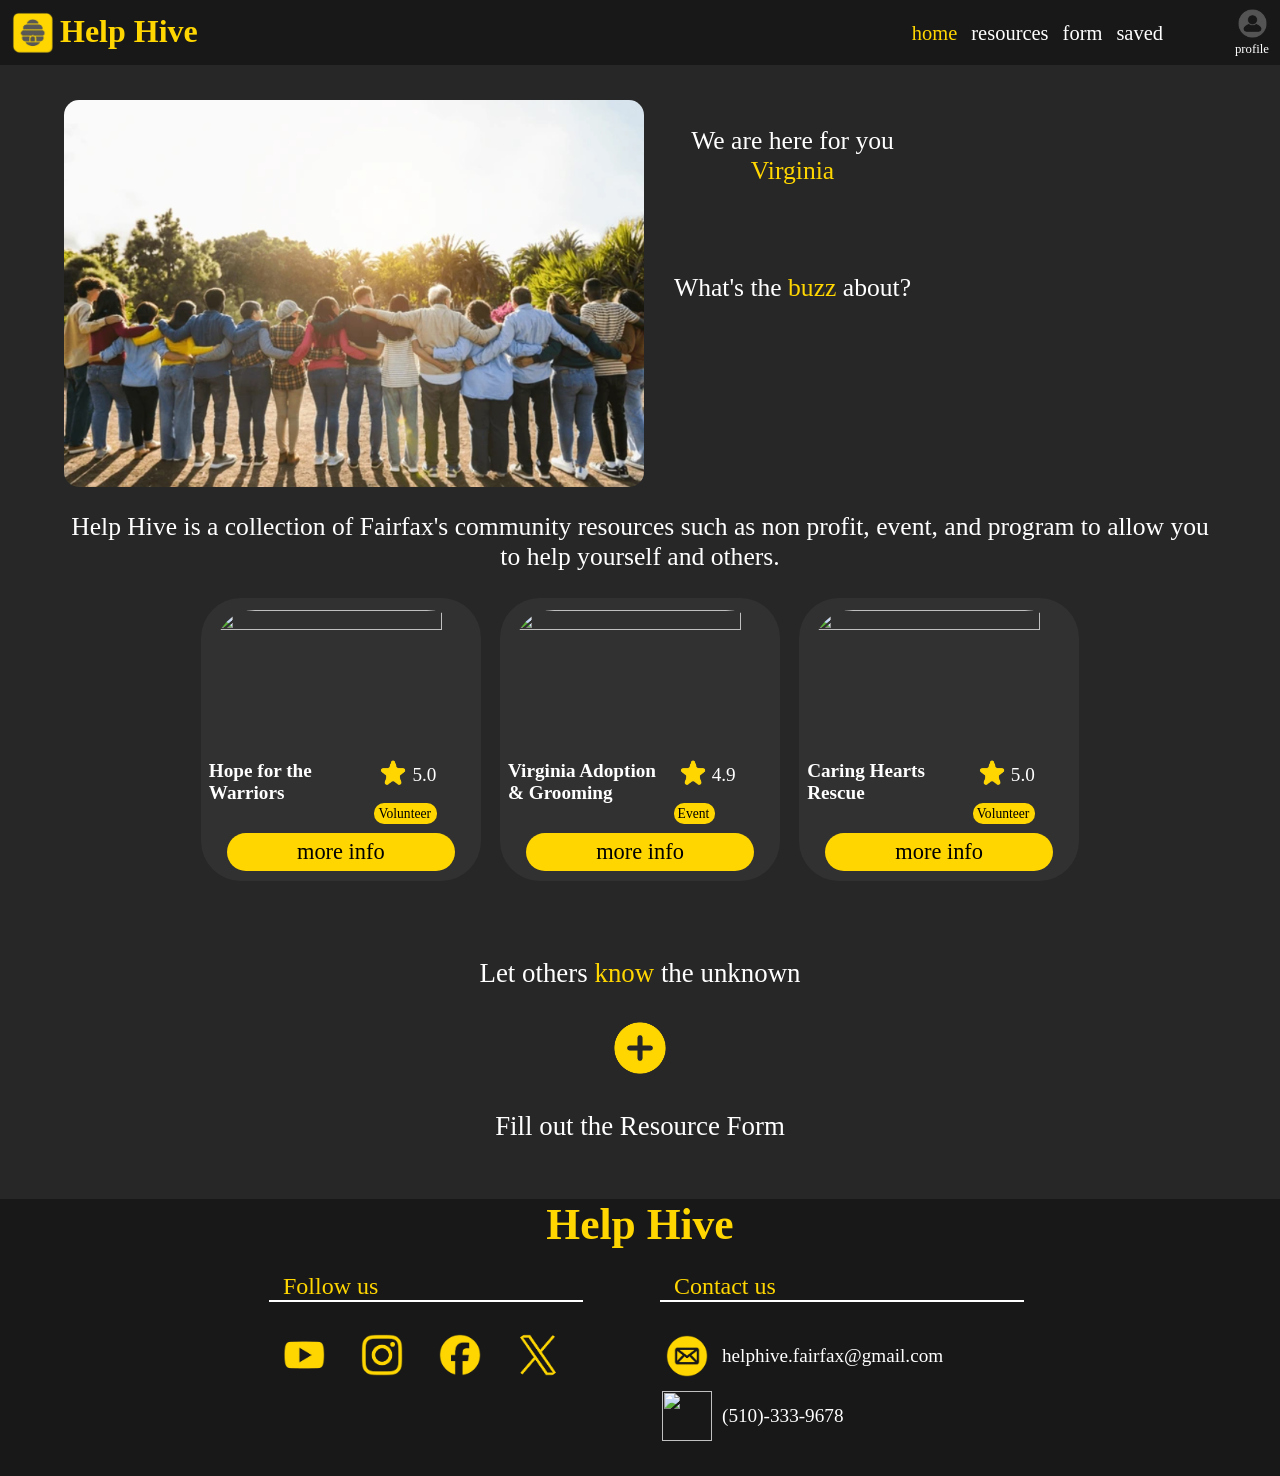
==== commit a10e8806: "Update index.html" ====
--- a/index.html
+++ b/index.html
@@ -15,7 +15,7 @@
             <h1>Help Hive</h1>
             
             <div class="links">
-                <a href="index.html">home</a>
+                <a href="index.html" id="onsite">home</a>
                 <a href="resources.html">resources</a>
                 <a href="form.html">form</a>
                 <a href="saved.html">saved</a>
--- a/style.css
+++ b/style.css
@@ -32,8 +32,23 @@
     66.4% {background: blue}
     83% {background: purple}
     100%{background: red}
-}/*idk i just do*/
-
+}/*idk i just wanted to test if it worked*/
+
+@keyframes buzz{
+    0% {transform: rotate(0deg)}
+    10% {transform: rotate(-2deg)}
+    20% {transform: rotate(5deg)}
+    40% {transform: rotate(-7deg)}
+    60% {transform: rotate(8deg)}
+    80% {transform: rotate(-2deg)}
+    100% {transform: rotate(0deg)}
+}
+@keyframes ding{
+    20% {transform: rotate(0deg)}
+    40% {transform: rotate(8deg)}
+    60% {transform: rotate(-4deg)}
+    80% {transform: rotate(0deg)}
+}
 
 html::-webkit-scrollbar{
     width: clamp(4px, .4dvw, 12px);
@@ -250,11 +265,13 @@
         user-select: text;
     }
     .links{
+        display: flex;
         margin-left: auto;
-        line-height: 2.6;
+        align-items: center;
         cursor: default;
     }
     .links a{
+        display: block;
         height: clamp(1.3rem, 1.7dvw, 1.7rem);
         margin-right: 14px;
         cursor: pointer;
@@ -267,6 +284,15 @@
     .links a:last-child{
         margin: 0;
     }
+    .links a:hover{
+        animation: ding .8s 1;
+    }
+    #onsite:hover{
+        animation: buzz .8s linear infinite;
+    }
+    #onsite{
+        color: var(--accent);
+    }
     
     .profile{
         display: flex;
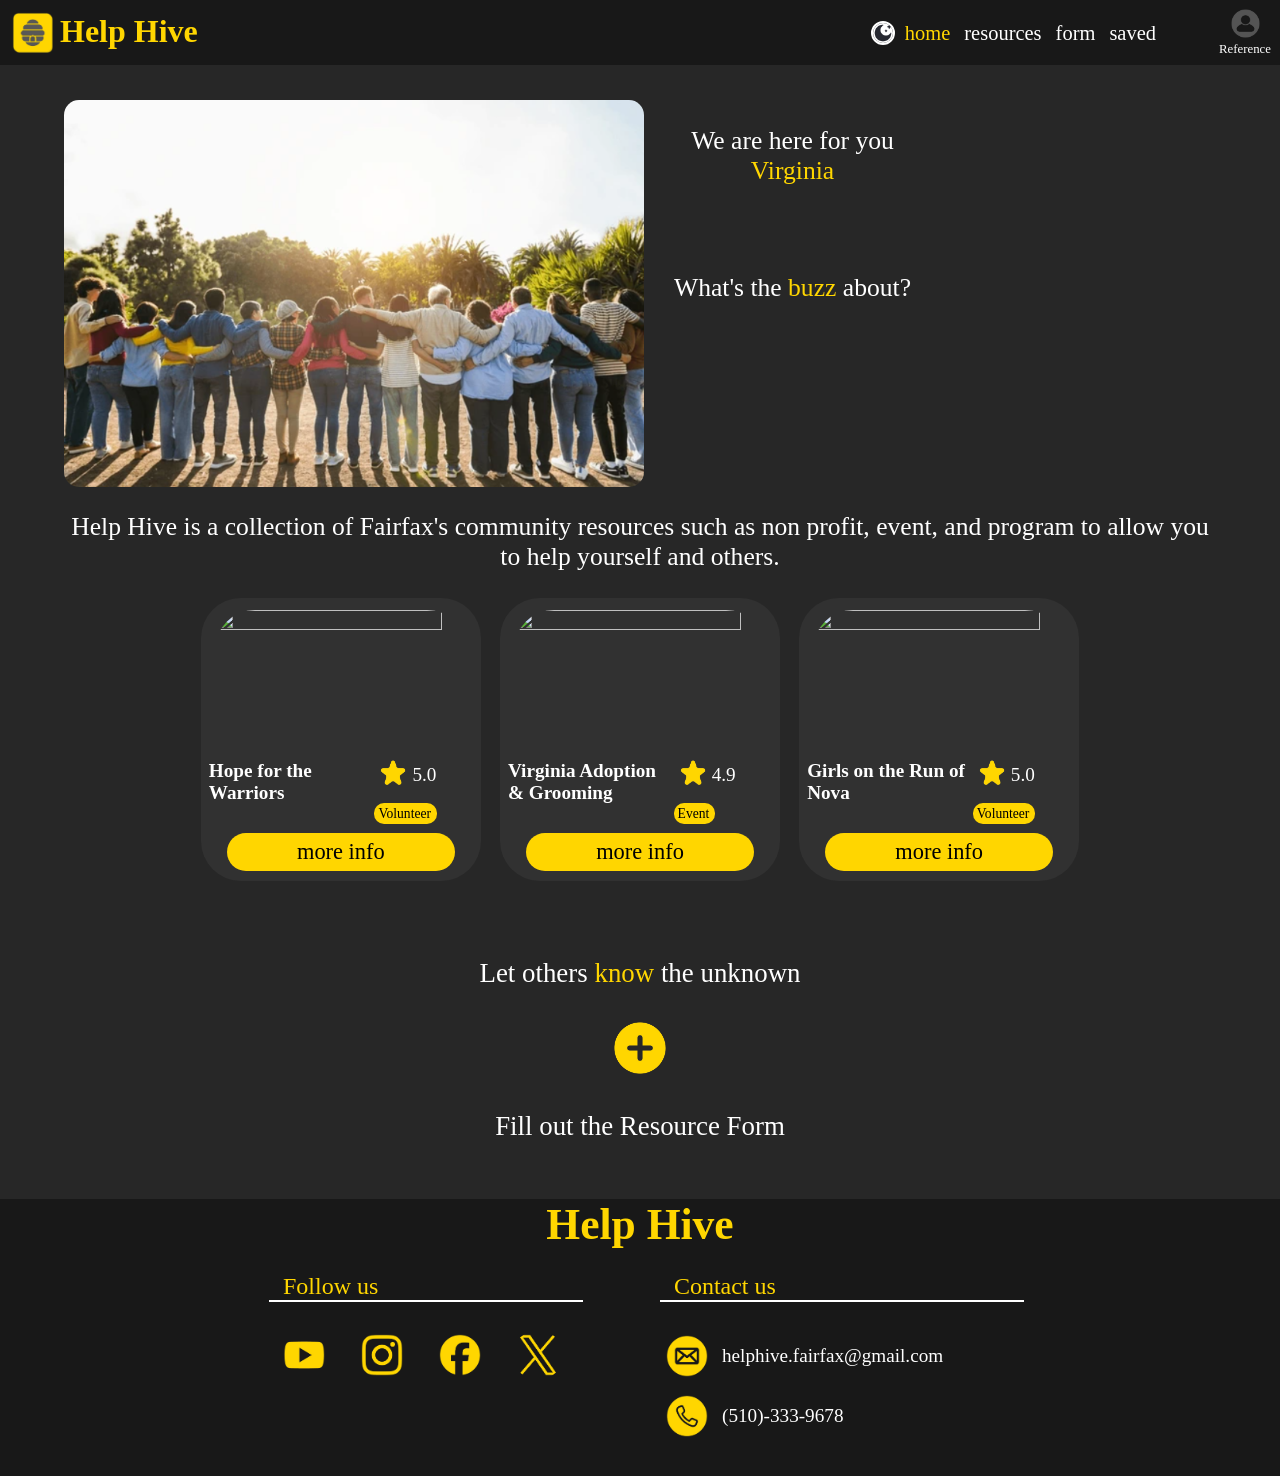
==== commit d1816a11: "Update index.html" ====
--- a/index.html
+++ b/index.html
@@ -14,7 +14,10 @@
             <img src = "logo.png">
             <h1>Help Hive</h1>
             
+            <input id="lightSwitch" type="checkbox">
             <div class="links">
+                <label class="faceplate" for="lightSwitch" tabindex="0"></label>
+                
                 <a href="index.html" id="onsite">home</a>
                 <a href="resources.html">resources</a>
                 <a href="form.html">form</a>
@@ -22,7 +25,7 @@
             </div>
             <a href="profile.html" class="profile">
                 <img src="navIcons/gProfile.png">
-                <p>profile</p>
+                <p>Reference</p>
             </a>
         </header>
         
@@ -85,7 +88,7 @@
                     </div>
                     
                     <div class="favorite">
-                        <button onclick="saveFromCard('card1')">Save to list</button>
+                        <button onclick="saveFromCard('card1', event)">Save to list</button>
                     </div>
                     
                 </div>
@@ -133,17 +136,19 @@
                     </div>
                     
                     <div class="favorite">
-                        <button onclick="saveFromCard('card2')">Save to list</button>
-                    </div>
-                    
-                </div>
-            </div>
-            
-            <div class = "card" id="card3">
+                        <button onclick="saveFromCard('card2', event)">Save to list</button>
+                    </div>
+                    
+                </div>
+            </div>
+            
+            
+            <div class = "card" id = "card3">
                 <div class = "card-constants">
-                    <img src = "https://static.wixstatic.com/media/7c80a4_cd8199462fd84dd598b281b754fcfe5f.png/v1/fill/w_80,h_82,al_c,q_85,usm_0.66_1.00_0.01,enc_avif,quality_auto/7c80a4_cd8199462fd84dd598b281b754fcfe5f.png">
+                    <img src = "https://www.gotrnova.org/images/home/girlssay.jpg?mode=crop&scale=both">
+                    
                     <div class="grid-dy">
-                        <h1>Caring Hearts Rescue</h1>
+                        <h1>Girls on the Run of Nova</h1>
                         <span class = "rating">
                             <img src = "cardIcons/star.png">
                             <p>5.0</p>
@@ -153,38 +158,41 @@
                             </span>
                         </span>
                     </div>
-                </div>
+                    
+                </div>
+                
                 <label class="more-info">more info<input class="check" type="checkbox"></label>
                 <div class = "card-variable">
-                    <p>Caring Hearts Rescue helps rescue small dogs and help them find homes and families. Volunteer to help fosture your own little dogs.</p>
+                    <p>Girls on the Run of Nova is a reocurring event that helps young girls help build confidence by running a 5K.</p>
                     
                     <div class = "infoRow">
                     <img src = "cardIcons/location.png">
-                    <p>6412 Brandon Avenue #182, Springfield, VA 22150</p>
+                    <p>7800 Cellar Door Dr, Bristow, VA 20136</p>
                     </div>
                     <div class = "infoRow">
                         <img src = "cardIcons/website.png">
-                        <p>caringheartsrescue.org</p>
+                        <a href="https://www.gotrnova.org" target="_blank">gotrnova.org</a>
                     </div>
                     <div class = "infoRow">
                         <img src = "cardIcons/gEmail.png">
-                        <p>caringheartsrescue@aol.com</p>
+                        <p>info@gotrnova.org</p>
                     </div>
                     <div class = "infoRow">
                         <img src = "cardIcons/gCall.png">
-                        <p>(703) 574-5874</p>
+                        <p>(703) 273-3153</p>
                     </div>
                     <div class = "infoRow">
                         <img src = "cardIcons/clock.png">
-                        <p>No Information Provided</p>
+                        <p>Saturday, May 16, 2026</p>
                     </div>
                     
                     <div class="favorite">
-                        <button onclick="saveFromCard('card3')">Save to list</button>
-                    </div>
-                    
-                </div>
-            </div>
+                        <button onClick="saveFromCard('card3')">Save</button>
+                    </div>
+                    
+                </div>
+            </div>
+            
             
             
             <span class = "rdots">
@@ -205,7 +213,7 @@
         
         
         <nav class = "navbar">
-            <a href = "index.html"><img src = "navIcons/yHome.png"></a>
+            <a href = "index.html" id="onsite"><img src = "navIcons/yHome.png"></a>
             <a href = "resources.html"><img src = "navIcons/gCompass.png"></a>
             <a href = "form.html"><img src = "navIcons/gPlus.png"></a>
             <a href = "saved.html"><img src = "navIcons/gSaved.png"></a>
@@ -248,7 +256,3 @@
     </body>
 </html>
 
-
-
-
-
--- a/style.css
+++ b/style.css
@@ -8,11 +8,13 @@
     --laccent: #ffe768;
     --txt: #fff;
     --pure #000;
+    --img: #ddd;
+    
     --topbar-height:16.4vw;
-    
     /*temp stuff or idk i just do*/
     --upup: -20px;
 }
+
 
 body{
     background-color: var(--bg);
@@ -76,14 +78,16 @@
     -moz-user-select: none;
     -o-user-select: none;
 }
+
+*::selection{
+    background: var(--headfoot);
+}
 .topbar h1::selection, .contactRow p::selection{
     background: var(--cardbg);
 }
-.infoRow::selection{
-    background: var(--headfoot);
-}
-
-#search, #filter, .check, .foot hr{
+
+
+#search, #filter, .check, .foot hr, #lightSwitch{
     display: none;
 }/* usually just inputs, but anything that yhou never want to display*/
 
@@ -167,8 +171,8 @@
     display: none;
 }
 
-@media(max-width: 620px){
-    .topbar a{
+@media(max-width: 690px){
+    .topbar a, .faceplate{
         display: none;
     }
     .topbar{
@@ -176,7 +180,7 @@
         display: flex;
         background-color: var(--headfoot);
         width:100%;
-        height: clamp(1px, var(--topbar-height), 80px);
+        height: clamp(1px, var(--topbar-height), 65px);
         left: 0;
         top: 0;
         border-radius: 0vw 0vw 2vw 2vw;
@@ -192,8 +196,8 @@
         -moz-transition-duration:0.5s;
         -o-transition-duration:0.5s;
     }
-    .topbar img {
-        width: clamp(1px, 17%, 85px);
+    .topbar img{
+        width: clamp(1px, 15%, 72px);
         margin-left: 12%;
     }
     .topbar h1{
@@ -223,6 +227,7 @@
         display: flex;
         background-color: var(--headfoot);
         width:100%;
+        transform: translateY(6dvw);
         left: 0;
         bottom: 0;
         padding-bottom:6dvw;
@@ -231,16 +236,30 @@
         z-index: 100;
     }
     .navbar img{
-        width: clamp(45px, 12.3dvw, 60px); 
-        height: clamp(45px, 12.3dvw, 60px);
+        width: clamp(45px, 12dvw, 50px); 
+        height: clamp(45px, 12dvw, 50px);
     }
     
     .contactHold{
-        margin-bottom: 12.5dvw;
-    }
-}
-    
-@media(min-width: 620px){
+        margin-bottom: 0;
+    }
+}
+    
+@media(min-width: 690px){
+    body:has(#lightSwitch:checked){
+        --headfoot: #fff;
+        --bg: #ededec;
+        --cardbg: #fafafa;
+        --accent: #f5bb00;
+        --txt: #000;
+        --pure: #fff;
+        transition: .3s;
+        -webkit-transition: .3s;
+        -moz-transition: .3s;
+        -o-transition: .3s;
+    }
+    
+    
     .navbar{
         display: none;
     }
@@ -264,6 +283,52 @@
         cursor: default;
         user-select: text;
     }
+    
+    
+    .faceplate{
+        width: 20px;
+        height: 20px;
+        margin-right: clamp(10px, .67dvw, 30px);
+        border: 2px solid var(--txt);
+        border-radius: 10000px;
+        cursor: pointer;
+        transition: .3s;
+        -webkit-transition: .3s;
+        -moz-transition: .3s;
+        -o-transition: .3s;
+    }
+    .faceplate:hover, .faceplate:focus{
+        width: 45px;
+    }
+    .faceplate::before{
+        content: ""; /*using url for image doesnt work well :d*/
+        position: absolute;
+        background: var(--txt) url("moon.png") center / contain no-repeat;
+        
+        width: 16px;
+        height: 16px;
+        padding: 2px;
+        border-radius: 1000px;
+        transition: .3s;
+        -webkit-transition: .3s;
+        -moz-transition: .3s;
+        -o-transition: .3s;
+    }
+    .faceplate:hover::before, .faceplate:focus::before{
+        transform: translateX(125%);
+        -webkit-transform: translateX(125%);
+        -moz-transform: translateX(125%);
+        -o-transform: translateX(125%);
+    }
+    body:has(#lightSwitch:checked) .faceplate::before{
+        background-image: url("sun.png");
+        transform: translateX(0);
+        -webkit-transform: translateX(0);
+        -moz-transform: translateX(0);
+        -o-transform: translateX(0);
+    }
+    
+    
     .links{
         display: flex;
         margin-left: auto;
@@ -299,7 +364,7 @@
         width: 50px;
         align-items: center;
         flex-direction: column;
-        margin: 0 8px 0 5%;
+        margin: 0 15px 0 5%;
         text-decoration: none;
     }
     .profile img{
@@ -326,9 +391,3 @@
 
 
 
-
-
-
-
-
-
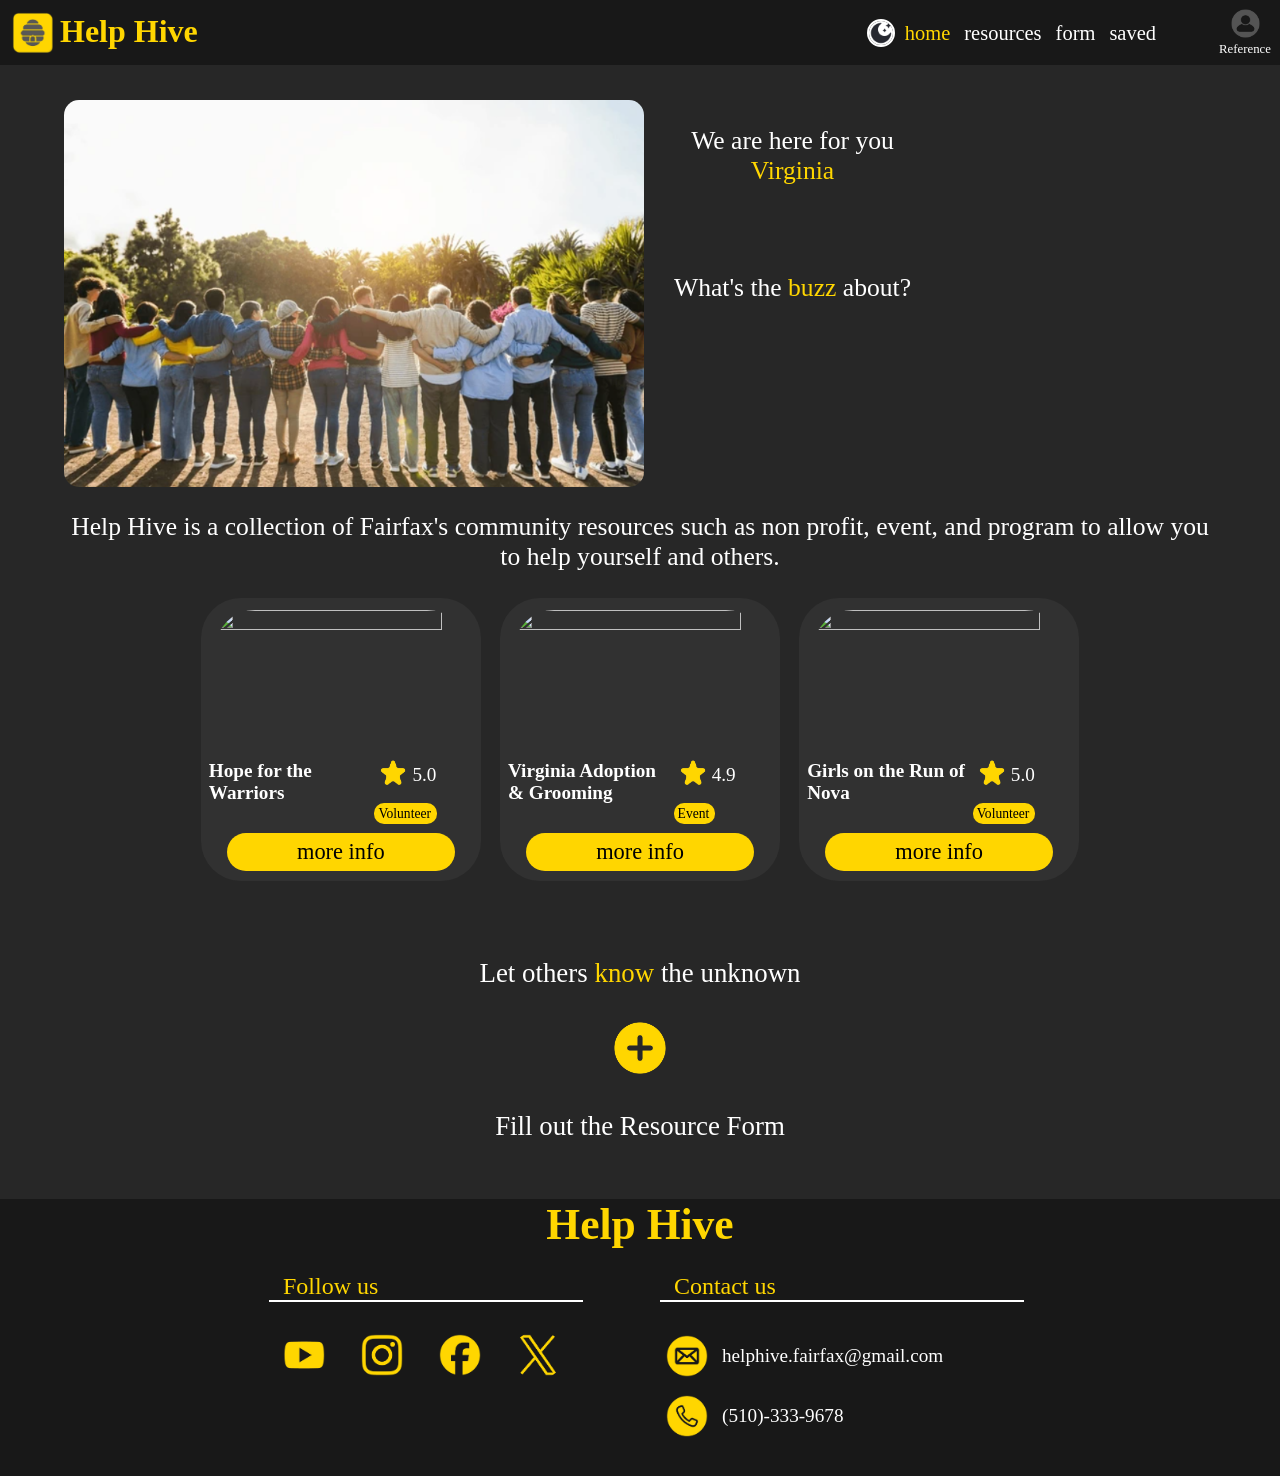
==== commit 7b478c4b: "Update index.html" ====
--- a/index.html
+++ b/index.html
@@ -14,7 +14,7 @@
             <img src = "logo.png">
             <h1>Help Hive</h1>
             
-            <input id="lightSwitch" type="checkbox">
+            <input id="lightSwitch" type="checkbox" tabindex="1">
             <div class="links">
                 <label class="faceplate" for="lightSwitch" tabindex="0"></label>
                 
--- a/style.css
+++ b/style.css
@@ -286,8 +286,8 @@
     
     
     .faceplate{
-        width: 20px;
-        height: 20px;
+        width: 24px;
+        height: 24px;
         margin-right: clamp(10px, .67dvw, 30px);
         border: 2px solid var(--txt);
         border-radius: 10000px;
@@ -298,16 +298,16 @@
         -o-transition: .3s;
     }
     .faceplate:hover, .faceplate:focus{
-        width: 45px;
+        width: 50px;
     }
     .faceplate::before{
         content: ""; /*using url for image doesnt work well :d*/
         position: absolute;
         background: var(--txt) url("moon.png") center / contain no-repeat;
         
-        width: 16px;
-        height: 16px;
-        padding: 2px;
+        width: 12.35px;
+        height: 12.35px;
+        padding: 6px;
         border-radius: 1000px;
         transition: .3s;
         -webkit-transition: .3s;
@@ -315,10 +315,10 @@
         -o-transition: .3s;
     }
     .faceplate:hover::before, .faceplate:focus::before{
-        transform: translateX(125%);
-        -webkit-transform: translateX(125%);
-        -moz-transform: translateX(125%);
-        -o-transform: translateX(125%);
+        transform: translateX(107%);
+        -webkit-transform: translateX(107%);
+        -moz-transform: translateX(107%);
+        -o-transform: translateX(107%);
     }
     body:has(#lightSwitch:checked) .faceplate::before{
         background-image: url("sun.png");
